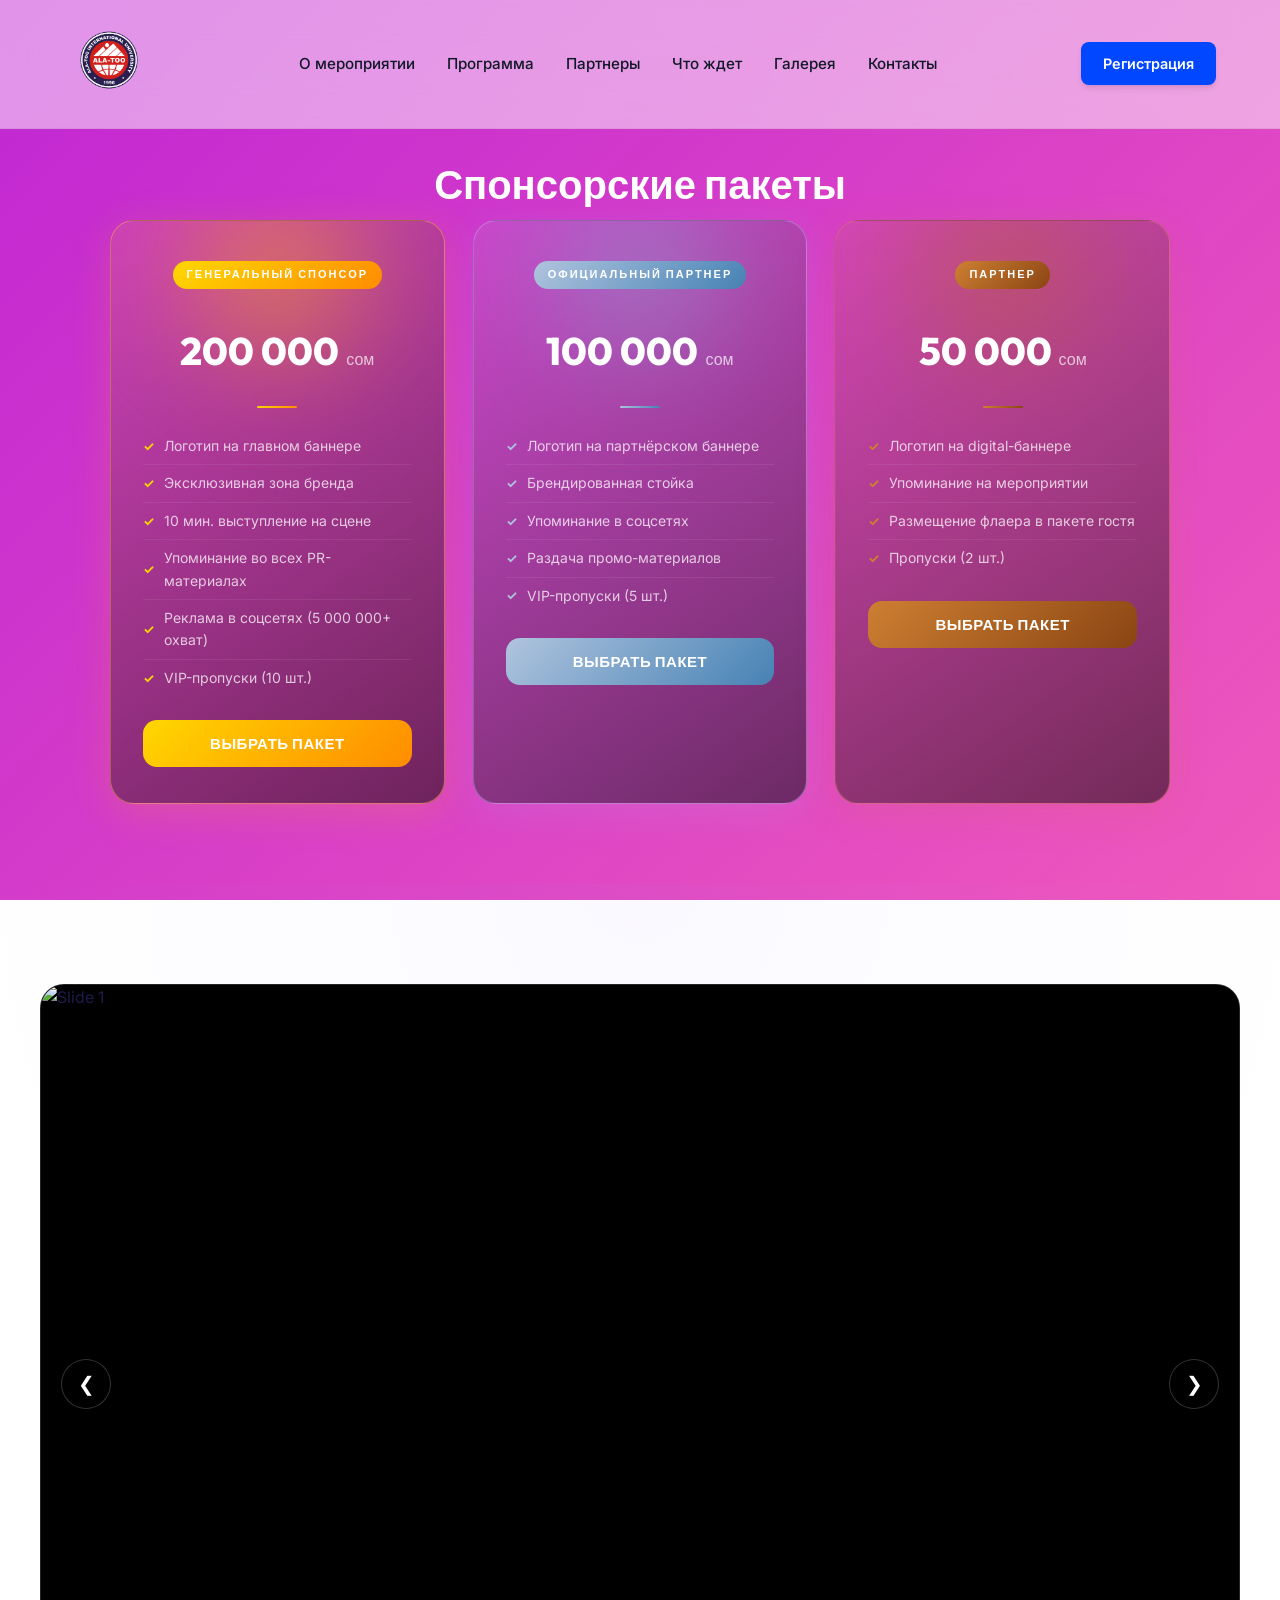
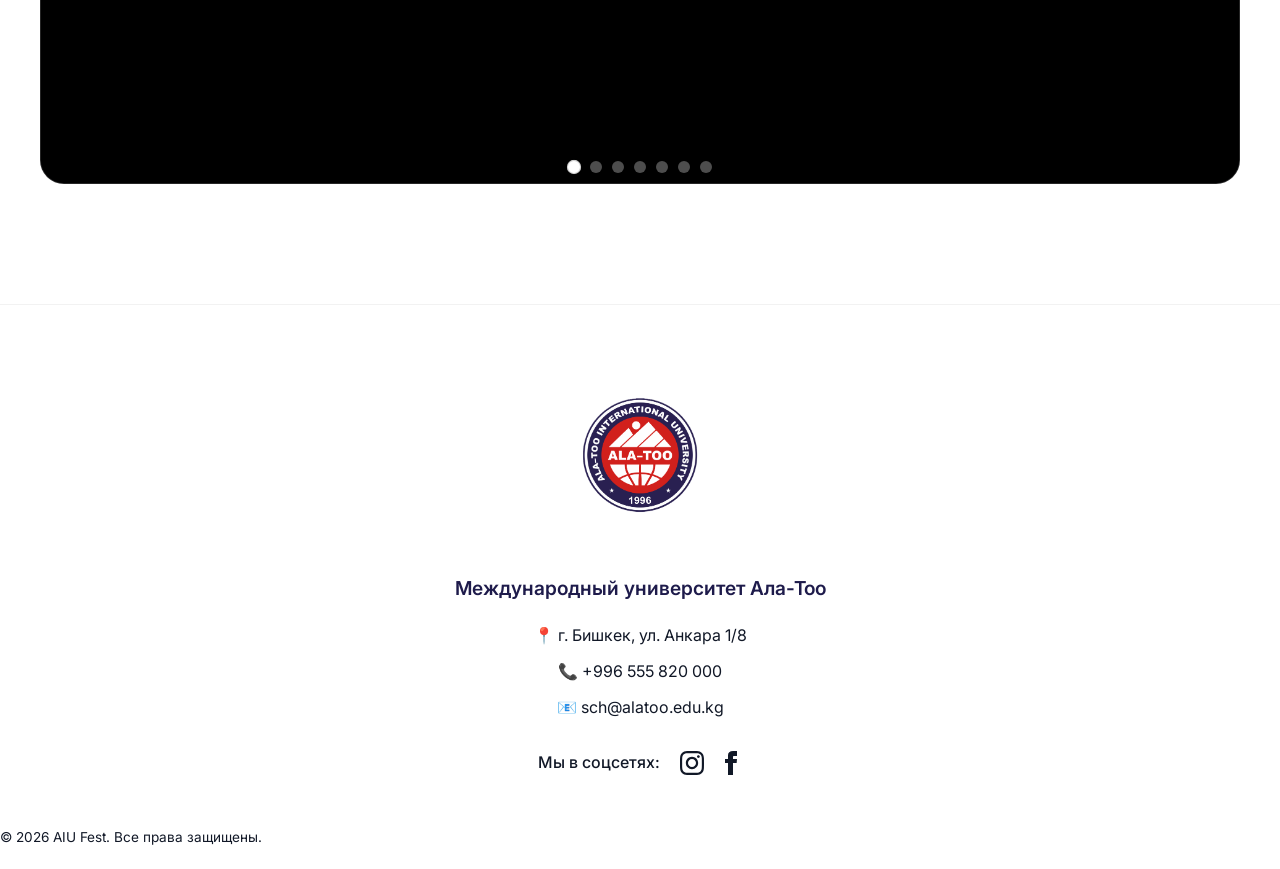
==== partner.html @ 88c2271a "Add files via upload" ====
<!DOCTYPE html>
<html lang="ru">

<head>
  <meta charset="UTF-8" />
  <meta name="viewport" content="width=device-width, initial-scale=1.0" />
  <title>Стать партнером — AIU Fest 2026</title>
  <meta name="description" content="Станьте партнёром AIU Fest 2026 — выберите спонсорский пакет и заполните заявку." />
  <link rel="preconnect" href="https://fonts.googleapis.com" />
  <link rel="preconnect" href="https://fonts.gstatic.com" crossorigin />
  <link
    href="https://fonts.googleapis.com/css2?family=Outfit:wght@300;400;600;700;800&family=Inter:wght@400;500;600&display=swap"
    rel="stylesheet" />
  <link rel="stylesheet" href="style.css?v=2.1" />
</head>

<body>
  <!-- Navbar -->
  <header class="navbar">
    <div class="container nav-container">
      <a href="index.html" class="logo">
        <img src="assets/logo.png" alt="AIU Fest Logo" width="90" height="90" />
      </a>
      <nav class="nav-links">
        <a href="index.html#hero">О мероприятии</a>
        <a href="index.html#program">Программа</a>
        <a href="index.html#partners">Партнеры</a>
        <a href="index.html#gallery">Что ждет</a>
        <a href="index.html#about">Галерея</a>
        <a href="index.html#contacts">Контакты</a>
      </nav>
      <div class="nav-actions">
        <a href="index.html#guests-partners" class="btn btn-primary btn-sm desktop-btn">Регистрация</a>
        <button class="nav-toggle" aria-label="Toggle Navigation">☰</button>
      </div>
    </div>
  </header>


  <!-- Sponsorship Packages -->
  <section class="packages-section">
    <div class="container text-center">
      <h2 class="section-title text-uppercase" style="color: white; margin-bottom: 12px;">Спонсорские пакеты</h2>
      <div class="section-divider"></div>

      <div class="packages-grid">

        <!-- Gold -->
        <div class="pkg-card gold" onclick="selectPackage('Генеральный спонсор')">
          <div class="pkg-orb"></div>
          <span class="pkg-badge">Генеральный спонсор</span>
          <div class="pkg-price">200 000 <span>сом</span></div>
          <div class="pkg-divider"></div>
          <ul class="pkg-perks">
            <li>Логотип на главном баннере</li>
            <li>Эксклюзивная зона бренда</li>
            <li>10 мин. выступление на сцене</li>
            <li>Упоминание во всех PR-материалах</li>
            <li>Реклама в соцсетях (5 000 000+ охват)</li>
            <li>VIP-пропуски (10 шт.)</li>
          </ul>
          <button class="pkg-select-btn">Выбрать пакет</button>
        </div>

        <!-- Silver -->
        <div class="pkg-card silver" onclick="selectPackage('Официальный партнер')">
          <div class="pkg-orb"></div>
          <span class="pkg-badge">Официальный партнер</span>
          <div class="pkg-price">100 000 <span>сом</span></div>
          <div class="pkg-divider"></div>
          <ul class="pkg-perks">
            <li>Логотип на партнёрском баннере</li>
            <li>Брендированная стойка</li>
            <li>Упоминание в соцсетях</li>
            <li>Раздача промо-материалов</li>
            <li>VIP-пропуски (5 шт.)</li>
          </ul>
          <button class="pkg-select-btn">Выбрать пакет</button>
        </div>

        <!-- Bronze -->
        <div class="pkg-card bronze" onclick="selectPackage('Партнер')">
          <div class="pkg-orb"></div>
          <span class="pkg-badge">Партнер</span>
          <div class="pkg-price">50 000 <span>сом</span></div>
          <div class="pkg-divider"></div>
          <ul class="pkg-perks">
            <li>Логотип на digital-баннере</li>
            <li>Упоминание на мероприятии</li>
            <li>Размещение флаера в пакете гостя</li>
            <li>Пропуски (2 шт.)</li>
          </ul>
          <button class="pkg-select-btn">Выбрать пакет</button>
        </div>

      </div>
    </div>
  </section>

  <!-- Presentation Image Slider -->
  <section class="pres-section" id="presentation">
    <div class="pres-frame-wrap" id="pres-slider">
      <div class="pres-frame-glow"></div>
      
      <!-- Internal Slider Container -->
      <div class="pres-slider-track">
        <img src="assets/presentation/1.jpeg" alt="Slide 1" class="pres-slide active">
        <img src="assets/presentation/2.jpeg" alt="Slide 2" class="pres-slide">
        <img src="assets/presentation/3.jpeg" alt="Slide 3" class="pres-slide">
        <img src="assets/presentation/4.jpeg" alt="Slide 4" class="pres-slide">
        <img src="assets/presentation/5.jpeg" alt="Slide 5" class="pres-slide">
        <img src="assets/presentation/6.jpeg" alt="Slide 6" class="pres-slide">
        <img src="assets/presentation/7.jpeg" alt="Slide 7" class="pres-slide">
      </div>

      <!-- Controls -->
      <button class="pres-btn pres-prev" onclick="prevPresSlide()">❮</button>
      <button class="pres-btn pres-next" onclick="nextPresSlide()">❯</button>

      <!-- Dots -->
      <div class="pres-dots">
        <span class="pres-dot active" onclick="goPresSlide(0)"></span>
        <span class="pres-dot" onclick="goPresSlide(1)"></span>
        <span class="pres-dot" onclick="goPresSlide(2)"></span>
        <span class="pres-dot" onclick="goPresSlide(3)"></span>
        <span class="pres-dot" onclick="goPresSlide(4)"></span>
        <span class="pres-dot" onclick="goPresSlide(5)"></span>
        <span class="pres-dot" onclick="goPresSlide(6)"></span>
      </div>
    </div>
  </section>

  <!-- Footer -->

  <footer class="footer" id="contacts">
    <div class="container footer-content-centered">
      <a href="index.html" class="logo footer-logo">
        <img src="assets/logo.png" alt="AIU Fest Logo" width="180" height="180" loading="lazy" decoding="async"
          style="width: 180px; height: 180px; object-fit: contain;" />
      </a>
      <p class="footer-uni-text">Международный университет Ала-Тоо</p>
      <div class="footer-contacts">
        <p>📍 г. Бишкек, ул. Анкара 1/8</p>
        <p>📞 <a href="tel:+996555820000">+996 555 820 000</a></p>
        <p>📧 <a href="mailto:sch@alatoo.edu.kg">sch@alatoo.edu.kg</a></p>
      </div>
      <div class="footer-social-icons">
        <span class="social-label">Мы в соцсетях:</span>
        <a href="https://instagram.com/alatoo.edu.kg" target="_blank" aria-label="Instagram">
          <svg width="24" height="24" fill="currentColor" viewBox="0 0 24 24">
            <path
              d="M12 2.163c3.204 0 3.584.012 4.85.07 1.366.062 2.633.344 3.608 1.318.975.975 1.256 2.242 1.318 3.608.058 1.266.07 1.646.07 4.85s-.012 3.584-.07 4.85c-.062 1.366-.344 2.633-1.318 3.608-.975.975-2.242 1.256-3.608 1.318-1.266.058-1.646.07-4.85.07s-3.584-.012-4.85-.07c-1.366-.062-2.633-.344-3.608-1.318-.975-.975-1.256-2.242-1.318-3.608-.058-1.266-.07-1.646-.07-4.85s.012-3.584.07-4.85c.062-1.366.344-2.633 1.318-3.608.975-.975 2.242-1.256 3.608-1.318 1.266-.058 1.646-.07 4.85-.07zm0-2.163c-3.259 0-3.667.014-4.947.072-4.358.2-6.78 2.618-6.98 6.98-.059 1.281-.073 1.689-.073 4.948s.014 3.667.072 4.947c.2 4.358 2.618 6.78 6.98 6.98 1.281.059 1.689.073 4.948.073s3.667-.014 4.947-.072c4.358-.2 6.78-2.618 6.98-6.98.059-1.281.073-1.689.073-4.948s-.014-3.667-.072-4.947c-.2-4.358-2.618-6.78-6.98-6.98-1.281-.059-1.689-.073-4.948-.073zm0 5.838c-3.403 0-6.162 2.759-6.162 6.162s2.759 6.162 6.162 6.162 6.162-2.759 6.162-6.162-2.759-6.162-6.162-6.162zm0 10.162c-2.209 0-4-1.79-4-4s1.791-4 4-4 4 1.79 4 4-1.791 4-4 4zm6.406-11.845c-.796 0-1.441.645-1.441 1.44s.645 1.44 1.441 1.44 1.44-.645 1.44-1.44-.645-1.44-1.44-1.44z" />
          </svg>
        </a>
        <a href="https://facebook.com/alatoo.edu.kg" target="_blank" aria-label="Facebook">
          <svg width="24" height="24" fill="currentColor" viewBox="0 0 24 24">
            <path
              d="M9 8h-3v4h3v12h5v-12h3.642l.358-4h-4v-1.667c0-.955.192-1.333 1.115-1.333h2.885v-5h-3.808c-3.596 0-5.192 1.583-5.192 4.615v3.385z" />
          </svg>
        </a>
      </div>
    </div>
    <div class="footer-bottom text-center">
      <p>© 2026 AIU Fest. Все права защищены.</p>
    </div>
  </footer>

  <script>
    /* Navbar toggle */
    const navToggle = document.querySelector('.nav-toggle');
    const navLinks = document.querySelector('.nav-links');
    navToggle.addEventListener('click', () => navLinks.classList.toggle('active'));
    navLinks.querySelectorAll('a').forEach(link =>
      link.addEventListener('click', () => navLinks.classList.remove('active'))
    );

    /* Select package — jump to form & pre-fill select */
    function selectPackage(name) {
      const map = {
        'Генеральный спонсор': 'general',
        'Официальный партнер': 'official',
        'Партнер': 'partner'
      };
      const select = document.getElementById('pkg-type');
      if(select) select.value = map[name] || '';
      const form = document.getElementById('contact-form');
      if(form) form.scrollIntoView({ behavior: 'smooth' });
    }

    /* Form submit */
    function handleSubmit(e) {
      e.preventDefault();
      const btn = document.querySelector('.submit-btn');
      if(btn) {
        btn.textContent = '✓ Заявка отправлена!';
        btn.style.background = 'linear-gradient(135deg, #059669, #0284c7)';
        btn.disabled = true;
      }
    }

    // Presentation Slider Logic
    let presCurrentSlide = 0;
    const presSlides = document.querySelectorAll('.pres-slide');
    const presDots = document.querySelectorAll('.pres-dot');
    const presTotalSlides = presSlides.length;
    let presAutoPlayInterval;

    function updatePresSlider() {
      // Hide all
      presSlides.forEach(s => s.classList.remove('active'));
      presDots.forEach(d => d.classList.remove('active'));

      // Show current
      if(presSlides[presCurrentSlide]) {
        presSlides[presCurrentSlide].classList.add('active');
        if(presDots[presCurrentSlide]) {
          presDots[presCurrentSlide].classList.add('active');
        }
      }
    }

    function nextPresSlide() {
      presCurrentSlide = (presCurrentSlide + 1) % presTotalSlides;
      updatePresSlider();
      resetPresInterval();
    }

    function prevPresSlide() {
      presCurrentSlide = (presCurrentSlide - 1 + presTotalSlides) % presTotalSlides;
      updatePresSlider();
      resetPresInterval();
    }

    function goPresSlide(index) {
      presCurrentSlide = index;
      updatePresSlider();
      resetPresInterval();
    }

    function startPresInterval() {
      presAutoPlayInterval = setInterval(nextPresSlide, 4000);
    }

    function resetPresInterval() {
      clearInterval(presAutoPlayInterval);
      startPresInterval();
    }

    // Init slider
    if (presTotalSlides > 0) {
      startPresInterval();
    }
  </script>
</body>

</html>
---- style.css ----
/* ==================== 
   CSS VARIABLES 
==================== */
:root {
    /* Colors - Reference Theme */
    --primary-color: #2b1154;
    /* Deep Purple Background */
    --primary-hover: #3f1978;
    --accent-color: #0047FF;
    /* Bright Blue / Action buttons */
    --accent-hover: #0036cc;
    --bg-dark: #2b1154;
    /* Deep Purple Base */
    --bg-card: rgba(255, 255, 255, 0.05);
    /* Transparent cards */
    --text-main: #1e1b4b;
    --text-muted: #111827;
    /* Light purple */
    --border-color: rgba(255, 255, 255, 0.1);

    /* Typography */
    --font-heading: 'Outfit', sans-serif;
    --font-body: 'Inter', sans-serif;

    /* Logo Fixes */
    --logo-size-nav: 90px;
    --logo-size-footer: 180px;

    /* Transitions & shadows */
    --transition: all 0.3s ease;
    --shadow-md: 0 4px 6px -1px rgba(0, 0, 0, 0.1), 0 2px 4px -1px rgba(0, 0, 0, 0.06);
    --shadow-lg: 0 10px 25px rgba(0, 0, 0, 0.3);
    --shadow-glow: 0 0 20px rgba(0, 71, 255, 0.5);
}

/* ==================== 
   RESET & BASICS 
==================== */
* {
    margin: 0;
    padding: 0;
    box-sizing: border-box;
}

html,
body {
    overflow-x: hidden;
    width: 100%;
    max-width: 100vw;
    position: relative;
    margin: 0;
    padding: 0;
}

html {
    scroll-behavior: smooth;
}

body {
    font-family: var(--font-body);
    background: linear-gradient(-45deg, #ffd700, #ffb347, #ff69b4, #c026d3);
    background-size: 400% 400%;
    animation: gradientBG 15s ease infinite;
    background-attachment: fixed;
    color: var(--text-main);
    line-height: 1.6;
    overflow-x: hidden;
}

@keyframes gradientBG {
    0% {
        background-position: 0% 50%;
    }

    50% {
        background-position: 100% 50%;
    }

    100% {
        background-position: 0% 50%;
    }
}

h1,
h2,
h3,
h4,
.logo-text {
    font-family: var(--font-heading);
    font-weight: 700;
    line-height: 1.2;
}

a {
    text-decoration: none;
    color: inherit;
    transition: var(--transition);
}

.container {
    max-width: 1200px;
    margin: 0 auto;
    padding: 0 24px;
    width: 100%;
    /* Ensure it doesn't expand */
}

.container-large {
    max-width: 1600px;
    margin: 0 auto;
    padding: 0 40px;
    width: 100%;
    /* Ensure it doesn't expand */
}

.text-accent {
    color: var(--text-main);
    font-weight: 800;
}

/* ==================== 
   BUTTONS 
==================== */
.btn {
    display: inline-flex;
    align-items: center;
    justify-content: center;
    padding: 14px 28px;
    border-radius: 50px;
    font-weight: 600;
    font-size: 1rem;
    cursor: pointer;
    transition: var(--transition);
    border: 2px solid transparent;
}

.btn-sm {
    padding: 8px 20px;
    font-size: 0.9rem;
}

.btn-primary {
    background: var(--accent-color);
    color: white;
    border-radius: 8px;
    /* Sharper corners like reference */
    box-shadow: var(--shadow-md);
}

.btn-primary:hover {
    transform: translateY(-2px);
    background: var(--accent-hover);
    box-shadow: var(--shadow-glow);
}

.btn-outline {
    background: transparent;
    border-color: rgba(255, 255, 255, 0.3);
    color: white;
    backdrop-filter: blur(10px);
}

.btn-outline:hover {
    background: rgba(255, 255, 255, 0.1);
    border-color: white;
    transform: translateY(-2px);
}

/* ==================== 
   NAVBAR 
==================== */
.navbar {
    position: fixed;
    top: 0;
    left: 0;
    width: 100%;
    z-index: 1000;
    padding: 15px 0;
    transition: var(--transition);
    background: rgba(255, 255, 255, 0.5);
    /* Light glassy background */
    backdrop-filter: blur(20px);
    -webkit-backdrop-filter: blur(20px);
    border-bottom: 1px solid rgba(0, 0, 0, 0.05);
}

.navbar.scrolled {
    background: rgba(255, 255, 255, 0.9);
    padding: 10px 0;
    box-shadow: 0 4px 20px rgba(0, 0, 0, 0.05);
    /* Soft shadow */
}

.nav-container {
    display: flex;
    justify-content: space-between;
    align-items: center;
}

.logo img {
    width: var(--logo-size-nav);
    height: var(--logo-size-nav);
    object-fit: contain;
    border-radius: 50%;
    /* Ensuring circular look if image is square */
}

.logo-text {
    font-size: 1.8rem;
    font-weight: 800;
    letter-spacing: 1px;
}

.nav-links {
    display: flex;
    gap: 32px;
}

.nav-toggle {
    display: none;
}

.nav-actions {
    display: flex;
    align-items: center;
    gap: 15px;
}

.nav-links a {
    font-size: 0.95rem;
    font-weight: 500;
    color: #111827;
    /* Dark text for light mode header */
}

.nav-links a:hover {
    color: var(--primary-color);
}

/* ==================== 
   HERO SECTION 
==================== */
.hero {
    position: relative;
    padding-top: 150px;
    padding-bottom: 80px;
    background-image: url('assets/hero_bg_colored.jpeg');
    background-size: cover;
    background-position: center;
    background-repeat: no-repeat;
    display: flex;
    justify-content: center;
    align-items: center;
}

.hero-banner-card {
    background: #ffffff;
    border-radius: 30px;
    padding: 80px 60px;
    box-shadow: 0 20px 50px rgba(0, 0, 0, 0.15);
    width: 100%;
    margin: 0 auto;
    position: relative;
    z-index: 2;
    animation: fadeIn 1s ease forwards;
}

.hero-banner-top {
    display: flex;
    justify-content: space-between;
    align-items: flex-end;
    margin-bottom: 40px;
    gap: 60px;
}

.hero-title-col {
    display: flex;
    flex-direction: column;
    justify-content: flex-end;
}

.hero-title-col .banner-subtitle {
    margin-top: 0;
    text-align: left;
}

.hero-hash-col {
    display: flex;
    flex-direction: column;
    justify-content: flex-end;
    align-items: center;
}

.banner-logo-main {
    height: 400px;
    width: 400px;
    object-fit: contain;
}

.banner-text-center {
    text-align: left;
    margin-bottom: 90px;
}

.banner-text-center h2 {
    color: #1e1b4b;
    /* Dark text */
    font-weight: 600;
    font-size: 4.5rem;
    line-height: 1.1;
    text-transform: uppercase;
    margin: 0;
}

.banner-subtitle {
    color: #df2029;
    /* AIU Red */
    font-size: 2rem;
    font-weight: 800;
    margin-top: 10px;
    letter-spacing: 2px;
}

.hero-banner-middle {
    display: flex;
    justify-content: space-around;
    align-items: center;
    margin-bottom: 70px;
    padding: 0 20px;
}

.banner-text-hashtag {
    display: flex;
    align-items: flex-start;
    color: #df2029;
    /* Red */
    font-weight: 900;
    line-height: 0.9;
    margin-bottom: 90px;
}

.banner-text-hashtag .hash {
    font-size: 4.5rem;
    margin-right: 5px;
    position: relative;
    top: 75px;
    /* Shifts hash down without changing container height */
}

.banner-text-hashtag .text {
    font-size: 7.5rem;
    letter-spacing: -2px;
}

.banner-date {
    color: #1e1b4b;
    /* Dark text */
    font-weight: 600;
    font-size: 3rem;
    line-height: 1.1;
    text-align: center;
    white-space: nowrap;
}

.hero-banner-bottom {
    display: flex;
    justify-content: center;
    /*space-between*/
    align-items: center;
    gap: 30px;
    padding-top: 60px;
    border-top: 2px solid #f0f0f0;
    flex-wrap: wrap;
}

.sponsors-label {
    flex-basis: 100%;
    text-align: center;
    font-size: 2rem;
    /* Increased size */
    font-weight: 600;
    color: #1e1b4b;
    -webkit-text-stroke: 2px #1e1b4b;
    /* Artificial extra thickness */
    letter-spacing: 4px;
    margin-bottom: 30px;
}

.hero-banner-bottom img {
    height: 80px;
    object-fit: contain;
}

@keyframes fadeInUp {
    from {
        opacity: 0;
        transform: translateY(30px);
    }

    to {
        opacity: 1;
        transform: translateY(0);
    }
}

/* Separate opacity-only fade for hero card (so JS can control transform freely) */
@keyframes fadeIn {
    from {
        opacity: 0;
    }

    to {
        opacity: 1;
    }
}

/* ==================== 
   SUPPORT & ORGANIZERS 
==================== */
.support-section {
    padding: 60px 0;
}

.support-title {
    font-size: 1.2rem;
    font-weight: 700;
    margin-bottom: 30px;
}

.support-logos {
    display: flex;
    justify-content: center;
    gap: 40px;
    align-items: center;
    flex-wrap: wrap;
}

.support-logo {
    height: 40px;
    object-fit: contain;
    filter: brightness(0) invert(1);
    opacity: 0.8;
}

.organizers-section {
    padding: 20px 0 60px;
}

.organizer-logos {
    display: flex;
    justify-content: center;
    gap: 60px;
    margin-top: 20px;
}

.org-item {
    text-align: center;
}

.org-circle {
    width: 80px;
    height: 80px;
    border-radius: 50%;
    background: transparent;
    margin: 0 auto 10px;
    display: flex;
    align-items: center;
    justify-content: center;
}

.org-circle img {
    height: 120px;
}

.org-item p {
    font-size: 0.8rem;
    color: var(--text-muted);
    line-height: 1.2;
}

/* ==================== 
   SECTIONS & LAYOUT 
==================== */
.section {
    padding: 100px 0;
    position: relative;
    z-index: 2;
}

.section:nth-of-type(odd) {
    background-image: url('assets/hero_bg_colored.jpeg');
    background-size: cover;
    background-position: center;
    background-repeat: no-repeat;
}


.bg-card {
    /* Frosted glass effect / "за пеленой" */
    background: rgba(255, 255, 255, 0.05);
    backdrop-filter: blur(40px);
    -webkit-backdrop-filter: blur(40px);
    border-top: 1px solid rgba(255, 255, 255, 0.2);
    border-bottom: 1px solid rgba(255, 255, 255, 0.2);
}

.section-header {
    text-align: center;
    margin-bottom: 60px;
}

.section-title {
    font-size: 2.5rem;
    margin-bottom: 16px;
    text-align: center;
}

.section-subtitle {
    font-size: 1.1rem;
    color: var(--text-muted);
    max-width: 700px;
    margin: 0 auto;
}

/* ==================== 
   ABOUT & STATS
==================== */
.about-grid {
    display: grid;
    grid-template-columns: 4fr 6fr;
    gap: 50px;
    align-items: center;
}

.img-responsive {
    max-width: 100%;
    height: auto;
}

.about-gallery {
    width: 100%;
    height: 350px;
    position: relative;
    min-width: 0;
    overflow: hidden;
}

/* Photo Slider Styles */
.photo-slider {
    position: relative;
    width: 100%;
    height: 100%;
    display: flex;
    align-items: center;
}

.slider-track-wrapper {
    overflow: hidden;
    width: 100%;
    height: 100%;
    border-radius: 16px;
}

.slider-track {
    display: flex;
    height: 100%;
    transition: transform 0.4s ease-in-out;
}

.slider-slide {
    display: flex;
    gap: 15px;
    min-width: 100%;
    height: 350px;
    flex-shrink: 0;
    padding: 0 5px;
    box-sizing: border-box;
}

.slider-slide img {
    width: 250px;
    min-width: 250px;
    height: 350px;
    object-fit: cover;
    border-radius: 10px;
    flex-shrink: 0;
}

.slider-btn {
    position: absolute;
    top: 50%;
    transform: translateY(-50%);
    background: rgba(255, 255, 255, 0.8);
    backdrop-filter: blur(5px);
    border: none;
    width: 40px;
    height: 40px;
    border-radius: 50%;
    font-size: 1.2rem;
    color: var(--primary-color);
    cursor: pointer;
    z-index: 10;
    box-shadow: var(--shadow-md);
    transition: var(--transition);
    display: flex;
    align-items: center;
    justify-content: center;
}

.slider-btn:hover {
    background: white;
    transform: translateY(-50%) scale(1.1);
}

.slider-btn:disabled {
    opacity: 0.5;
    cursor: not-allowed;
    transform: translateY(-50%);
}

.slider-btn-prev {
    left: 10px;
}

.slider-btn-next {
    right: 10px;
}

/* Dots */
.slider-dots {
    position: absolute;
    bottom: -30px;
    /* Put dots just below the gallery */
    left: 50%;
    transform: translateX(-50%);
    display: flex;
    gap: 8px;
    z-index: 10;
}

.slider-dot {
    width: 10px;
    height: 10px;
    border-radius: 50%;
    background: rgba(255, 255, 255, 0.4);
    cursor: pointer;
    transition: var(--transition);
    border: none;
    padding: 0;
}

.slider-dot.active {
    background: var(--accent-color);
    transform: scale(1.2);
}

.rounded {
    border-radius: 20px;
    box-shadow: var(--shadow-md);
}

.simple-list {
    list-style: none;
    padding: 0;
}

.simple-list li {
    margin-bottom: 5px;
    font-size: 0.95rem;
}

.stats-bar {
    display: flex;
    justify-content: center;
    gap: 40px;
    text-align: center;
    margin-top: 60px;
    flex-wrap: wrap;
    /* Important for preventing overflow on mobile */
}

.stat-item {
    padding: 10px;
    flex: 1 1 120px;
    /* Allows items to shrink/grow and flow to the next line */
}

.stat-num {
    font-size: 2rem;
    font-weight: 800;
    margin-bottom: 5px;
    color: var(--text-main);
    white-space: nowrap;
}

.stat-label {
    font-size: 0.75rem;
    color: var(--text-muted);
    text-transform: uppercase;
    font-weight: 600;
    white-space: nowrap;
}

/* ==================== 
   GUESTS & PARTNERS 
==================== */
.general-sponsor img {
    max-width: 200px;
    filter: brightness(0) invert(1);
    opacity: 0.9;
}

.glow-cards-grid {
    display: grid;
    grid-template-columns: 1fr 1fr;
    gap: 40px;
}

.glow-card {
    position: relative;
    background: rgba(255, 255, 255, 0.8);
    backdrop-filter: blur(20px);
    -webkit-backdrop-filter: blur(20px);
    border: 1px solid rgba(255, 255, 255, 0.4);
    border-radius: 20px;
    padding: 60px 40px;
    overflow: hidden;
    transition: var(--transition);
}

.card-title {
    font-size: 1.5rem;
    margin-bottom: 20px;
    position: relative;
    z-index: 2;
}

.glow-card p {
    color: var(--text-muted);
    font-size: 0.95rem;
    position: relative;
    z-index: 2;
}

.glow-card .btn {
    position: relative;
    z-index: 2;
}

.glow-orb {
    position: absolute;
    top: -50px;
    right: -20px;
    width: 150px;
    height: 150px;
    border-radius: 50%;
    filter: blur(20px);
    opacity: 0.6;
    z-index: 1;
}

.glow-card:hover {
    border-color: rgba(255, 255, 255, 0.8);
    transform: translateY(-5px);
}

.glow-card:hover .glow-orb {
    opacity: 0.8;
}

/* Partners Logos Grid */
.partners-logo-grid {
    display: grid;
    grid-template-columns: repeat(4, 1fr);
    gap: 30px;
    margin-top: 40px;
}

.partner-logo-box {
    background: rgb(255, 255, 255);
    border: 1px solid rgb(255, 255, 255);
    border-radius: 15px;
    padding: 20px 30px;
    display: flex;
    justify-content: center;
    align-items: center;
    transition: var(--transition);
    min-width: 220px;
    height: auto;
    min-height: 160px;
}

.partner-logo-box img {
    max-height: 140px;
    max-width: 100%;
    object-fit: contain;
    transition: var(--transition);
}

.partner-logo-box:hover {
    transform: translateY(-5px);
    background: rgb(255, 255, 255);
}

.partner-logo-box:hover img {
    opacity: 1;
}

/* ==================== 
   PROGRAM & MAP
==================== */
.program-map-grid {
    display: grid;
    grid-template-columns: 1fr 1fr;
    gap: 60px;
}

.program-card {
    height: 120px;
    border-radius: 15px;
    margin-bottom: 20px;
    display: flex;
    align-items: center;
    justify-content: center;
    text-align: center;
    padding: 20px 30px;
    background-size: cover;
    background-position: center;
    transition: var(--transition);
    cursor: pointer;
    border: 1px solid rgba(255, 255, 255, 0.1);
}

.program-card-inner {
    display: flex;
    flex-direction: column;
    align-items: center;
    gap: 8px;
}

.program-card h4 {
    font-size: 1.2rem;
    color: white;
    font-weight: 700;
    margin: 0;
}

.program-time {
    font-size: 0.9rem;
    font-weight: 600;
    color: white;
    background: rgba(255, 255, 255, 0.2);
    backdrop-filter: blur(6px);
    -webkit-backdrop-filter: blur(6px);
    padding: 3px 14px;
    border-radius: 20px;
    border: 1px solid rgba(255, 255, 255, 0.3);
    letter-spacing: 0.5px;
    white-space: nowrap;
}

.program-card:hover {
    transform: scale(1.02);
    box-shadow: var(--shadow-glow);
}

.map-blank-card {
    background: rgba(255, 255, 255, 0.05);
    backdrop-filter: blur(20px);
    -webkit-backdrop-filter: blur(20px);
    height: 100%;
    min-height: 400px;
    border-radius: 20px;
    display: flex;
    align-items: center;
    justify-content: center;
    color: rgba(255, 255, 255, 0.5);
    border: 1px solid rgba(255, 255, 255, 0.2);
}

/* ==================== 
   EXPANDING GALLERY
==================== */
.expanding-cards-container {
    display: flex;
    width: 100%;
    height: 500px;
    gap: 15px;
    margin-top: 40px;
}

.expand-card {
    position: relative;
    flex: 1;
    border-radius: 20px;
    background-size: cover;
    background-position: center;
    background-repeat: no-repeat;
    overflow: hidden;
    transition: flex 0.6s cubic-bezier(0.25, 0.8, 0.25, 1);
    cursor: pointer;
    display: flex;
    align-items: flex-end;
}

.expand-card::after {
    content: '';
    position: absolute;
    top: 0;
    left: 0;
    right: 0;
    bottom: 0;
    background: linear-gradient(to top, rgba(0, 0, 0, 0.85) 0%, rgba(0, 0, 0, 0.1) 100%);
    z-index: 1;
    pointer-events: none;
    border-radius: 20px;
}

.expand-card:nth-child(1) {
    background-image: url('assets/test11.jpeg');
}

.expand-card:nth-child(2) {
    background-image: url('assets/test3.jpeg');
}

.expand-card:nth-child(3) {
    background-image: url('assets/test7.jpeg');
}

.expand-card:nth-child(4) {
    background-image: url('assets/test9.jpeg');
}

.expand-card:nth-child(5) {
    background-image: url('assets/test10.jpeg');
}

.vertical-title {
    position: absolute;
    left: 50%;
    bottom: 30px;
    transform: translateX(-50%);
    writing-mode: vertical-rl;
    transform: rotate(180deg);
    color: white;
    font-size: 1.2rem;
    font-weight: 800;
    text-transform: uppercase;
    letter-spacing: 2px;
    z-index: 3;
    transition: opacity 0.3s ease;
}

.expand-card .card-content {
    position: relative;
    z-index: 2;
    padding: 30px;
    color: white;
    opacity: 0;
    visibility: hidden;
    transition: opacity 0.4s ease 0.2s, visibility 0s 0s;
    min-width: 300px;
}

.expand-card:hover,
.expand-card.active {
    flex: 5;
}

.expand-card:hover .vertical-title,
.expand-card.active .vertical-title {
    opacity: 0;
}

.expand-card:hover .card-content,
.expand-card.active .card-content {
    opacity: 1;
    visibility: visible;
}

.expand-card .card-content h3 {
    font-size: 2.2rem;
    font-weight: 900;
    margin-bottom: 10px;
    line-height: 1.1;
    text-transform: uppercase;
}

.expand-card .card-content p {
    font-size: 1.1rem;
    line-height: 1.4;
    font-weight: 500;
    color: rgba(255, 255, 255, 0.9);
}

@media (max-width: 900px) {
    .expanding-cards-container {
        flex-direction: column;
        height: 800px;
    }

    .expand-card {
        flex: 1;
    }

    .vertical-title {
        writing-mode: horizontal-tb;
        transform: none;
        left: 20px;
        bottom: 20px;
    }
}

.map-blank-card h2 {
    font-size: 3rem;
    font-weight: 800;
}



/* Forms */
.form-container {
    display: grid;
    grid-template-columns: 1fr 1fr;
    gap: 60px;
    background: rgba(255, 255, 255, 0.05);
    backdrop-filter: blur(40px);
    -webkit-backdrop-filter: blur(40px);
    padding: 60px;
    border-radius: 30px;
    box-shadow: 0 10px 30px rgba(0, 0, 0, 0.2);
    border: 1px solid rgba(255, 255, 255, 0.2);
}

.form-info h2 {
    font-size: 2.2rem;
    margin-bottom: 20px;
}

.form-info p {
    color: var(--text-muted);
}

.contact-mini p {
    margin-bottom: 10px;
    font-weight: 500;
}

.form-group {
    margin-bottom: 20px;
}

.form-group label {
    display: block;
    margin-bottom: 8px;
    font-weight: 500;
    font-size: 0.95rem;
}

.form-group input,
.form-group select {
    width: 100%;
    padding: 14px 20px;
    border-radius: 12px;
    background: rgba(255, 255, 255, 0.1);
    backdrop-filter: blur(10px);
    border: 1px solid rgba(255, 255, 255, 0.3);
    color: white;
    font-family: inherit;
    transition: var(--transition);
}

.form-group input:focus,
.form-group select:focus {
    outline: none;
    border-color: var(--primary-color);
    background: rgba(255, 255, 255, 0.2);
}

.btn-block {
    width: 100%;
    margin-top: 10px;
}

.form-msg {
    margin-top: 15px;
    font-size: 0.9rem;
    text-align: center;
}

/* Footer */
.footer {
    background: rgba(255, 255, 255, 0.8);
    backdrop-filter: blur(20px);
    -webkit-backdrop-filter: blur(20px);
    padding: 60px 0 20px;
    border-top: 1px solid rgba(0, 0, 0, 0.05);
}

.footer-content-centered {
    display: flex;
    flex-direction: column;
    align-items: center;
    justify-content: center;
    margin-bottom: 30px;
    gap: 20px;
    text-align: center;
}

.footer-uni-text {
    font-size: 1.2rem;
    font-weight: 600;
    color: var(--text-main);
    margin: 0;
}

.footer-contacts {
    display: flex;
    flex-direction: column;
    gap: 10px;
    color: var(--text-muted);
}

.footer-contacts p {
    margin: 0;
}

.footer-contacts a {
    color: var(--text-muted);
    transition: var(--transition);
}

.footer-contacts a:hover {
    color: var(--accent-color);
}

.footer-social-icons {
    display: flex;
    align-items: center;
    gap: 15px;
    margin-top: 10px;
}

.social-label {
    font-weight: 500;
    color: var(--text-muted);
    margin-right: 5px;
}

.footer-social-icons a {
    color: var(--text-muted);
    transition: var(--transition);
    display: flex;
    align-items: center;
    justify-content: center;
}

.footer-social-icons a:hover {
    color: var(--accent-color);
    transform: translateY(-2px);
}

.footer-bottom {
    padding-top: 20px;
    border-top: 1px solid rgba(255, 255, 255, 0.05);
    color: var(--text-muted);
    font-size: 0.85rem;
}

/* ==================== 
   RESPONSIVE 
==================== */
@media (max-width: 992px) {

    .glow-cards-grid,
    .program-map-grid,
    .form-container {
        grid-template-columns: 1fr;
    }

    .partners-grid {
        grid-template-columns: repeat(2, 1fr);
    }

    .about-grid {
        grid-template-columns: 1fr;
    }
}

/* Hero scaling on tablets & mobile — JS sets the actual scale value */
@media (max-width: 992px) {
    .container-large {
        width: 100% !important;
        max-width: 100vw !important;
        overflow: hidden !important;
        padding: 0 20px;
        position: relative;
    }

    .hero {
        width: 100% !important;
        max-width: 100vw !important;
        overflow: hidden !important;
        padding-top: 120px;
        padding-bottom: 40px;
    }

    .hero-banner-card {
        width: 1520px;
        /* Keep this for JS scaling */
        flex-shrink: 0;
        transform-origin: top left;
    }
}

@media (max-width: 768px) {

    .support-logos {
        gap: 15px;
    }

    .support-logo {
        height: 35px;
    }

    .organizer-logos {
        gap: 15px;
        flex-wrap: wrap;
    }

    .org-item {
        flex: 1 1 40%;
    }

    .org-circle {
        width: 60px;
        height: 60px;
    }

    .org-circle img {
        height: 40px;
    }

    .partners-logo-grid {
        grid-template-columns: repeat(2, 1fr);
        gap: 20px;
    }

    .partner-logo-box {
        min-width: 120px;
        height: 80px;
        padding: 10px;
    }



    .section {
        padding: 50px 0;
    }

    .section-title {
        font-size: 2rem;
    }

    .desktop-btn {
        display: none;
    }

    .nav-toggle {
        display: block;
        background: none;
        border: none;
        font-size: 2rem;
        color: #111827;
        cursor: pointer;
    }

    .nav-links {
        position: absolute;
        top: 100%;
        left: 0;
        width: 100%;
        background: rgba(255, 255, 255, 0.95);
        backdrop-filter: blur(20px);
        -webkit-backdrop-filter: blur(20px);
        flex-direction: column;
        align-items: center;
        padding: 30px 0;
        gap: 20px;
        box-shadow: 0 10px 30px rgba(0, 0, 0, 0.1);
        display: none;
        border-top: 1px solid rgba(0, 0, 0, 0.05);
    }

    .nav-links.active {
        display: flex;
    }

    .mobile-only-btn {
        display: inline-block !important;
        margin-top: 10px;
    }

    .form-container {
        padding: 30px;
    }

    .stat-num {
        font-size: 1.5rem;
    }

    .gallery-slide {
        width: calc(100vw - 40px);
        max-width: 100%;
        justify-content: center;
        flex-shrink: 0;
    }

    .gallery-scroll-container img {
        width: 100%;
        max-width: 300px;
        height: auto;
        min-width: unset;
    }
}

@media (max-width: 480px) {
    .hero {
        padding-top: 130px;
        padding-bottom: 20px;
    }

    .glow-card {
        padding: 40px 20px;
    }

    .form-container {
        padding: 20px 15px;
        border-radius: 15px;
    }

    .stats-bar {
        display: grid;
        grid-template-columns: 1fr 1fr;
        gap: 20px;
    }

    .organizer-logos {
        flex-direction: column;
    }
}

/* ====================
   PARTNER PAGE
==================== */
.partner-hero {
    padding: 120px 0 60px;
    text-align: center;
}

.partner-hero h1 {
    font-family: 'Outfit', sans-serif;
    font-size: clamp(2rem, 5vw, 3.5rem);
    font-weight: 800;
    text-transform: uppercase;
    color: #fff;
    letter-spacing: 2px;
    margin-bottom: 16px;
}

.partner-hero .accent {
    background: linear-gradient(90deg, #a78bfa, #60a5fa);
    -webkit-background-clip: text;
    background-clip: text;
    -webkit-text-fill-color: transparent;
}

.partner-hero p {
    color: rgba(255, 255, 255, 0.6);
    font-size: 17px;
    max-width: 560px;
    margin: 0 auto;
    line-height: 1.7;
}

/* Packages */
.packages-section {
    padding: 160px 0 80px;
}

.packages-grid {
    display: grid;
    grid-template-columns: repeat(3, 1fr);
    gap: 28px;
    max-width: 1100px;
    margin: 0 auto;
    padding: 0 20px;
}

.pkg-card {
    position: relative;
    border-radius: 24px;
    padding: 40px 32px 36px;
    display: flex;
    flex-direction: column;
    align-items: center;
    text-align: center;
    overflow: hidden;
    transition: transform 0.3s ease, box-shadow 0.3s ease;
    cursor: pointer;
}

.pkg-card:hover {
    transform: translateY(-8px);
}

.pkg-card .pkg-orb {
    position: absolute;
    top: -40px;
    left: 50%;
    transform: translateX(-50%);
    width: 180px;
    height: 180px;
    border-radius: 50%;
    filter: blur(60px);
    opacity: 0.45;
    pointer-events: none;
    transition: opacity 0.3s;
}

.pkg-card:hover .pkg-orb {
    opacity: 0.7;
}

.pkg-card.gold {
    background: linear-gradient(145deg, rgba(255, 200, 50, 0.12), rgba(20, 10, 5, 0.55));
    border: 1.5px solid rgba(255, 200, 50, 0.4);
    box-shadow: 0 8px 40px rgba(255, 180, 0, 0.18);
}

.pkg-card.gold .pkg-orb {
    background: radial-gradient(circle, #ffd700, #ff8c00);
}

.pkg-card.gold .pkg-badge {
    background: linear-gradient(135deg, #ffd700, #ff8c00);
}

.pkg-card.silver {
    background: linear-gradient(145deg, rgba(180, 200, 220, 0.12), rgba(10, 15, 25, 0.55));
    border: 1.5px solid rgba(180, 210, 240, 0.35);
    box-shadow: 0 8px 40px rgba(150, 200, 255, 0.14);
}

.pkg-card.silver .pkg-orb {
    background: radial-gradient(circle, #b0c4de, #4682b4);
}

.pkg-card.silver .pkg-badge {
    background: linear-gradient(135deg, #b0c4de, #4682b4);
}

.pkg-card.bronze {
    background: linear-gradient(145deg, rgba(200, 130, 70, 0.12), rgba(15, 8, 5, 0.55));
    border: 1.5px solid rgba(205, 140, 80, 0.38);
    box-shadow: 0 8px 40px rgba(200, 120, 50, 0.16);
}

.pkg-card.bronze .pkg-orb {
    background: radial-gradient(circle, #cd7f32, #8b4513);
}

.pkg-card.bronze .pkg-badge {
    background: linear-gradient(135deg, #cd7f32, #8b4513);
}

.pkg-badge {
    display: inline-block;
    font-family: 'Outfit', sans-serif;
    font-size: 11px;
    font-weight: 700;
    letter-spacing: 2px;
    text-transform: uppercase;
    color: #fff;
    padding: 5px 14px;
    border-radius: 30px;
    margin-bottom: 20px;
    position: relative;
    z-index: 1;
}

.pkg-icon {
    font-size: 3rem;
    margin-bottom: 14px;
    position: relative;
    z-index: 1;
}

.pkg-card h3 {
    font-family: 'Outfit', sans-serif;
    font-size: 1.3rem;
    font-weight: 700;
    color: #fff;
    text-transform: uppercase;
    letter-spacing: 1px;
    margin-bottom: 8px;
    position: relative;
    z-index: 1;
}

.pkg-price {
    font-family: 'Outfit', sans-serif;
    font-size: 2.4rem;
    font-weight: 800;
    color: #fff;
    margin: 12px 0 4px;
    position: relative;
    z-index: 1;
}

.pkg-price span {
    font-size: 1rem;
    font-weight: 400;
    opacity: 0.7;
}

.pkg-divider {
    width: 40px;
    height: 2px;
    border-radius: 2px;
    margin: 20px auto;
    position: relative;
    z-index: 1;
}

.gold .pkg-divider {
    background: linear-gradient(90deg, #ffd700, #ff8c00);
}

.silver .pkg-divider {
    background: linear-gradient(90deg, #b0c4de, #4682b4);
}

.bronze .pkg-divider {
    background: linear-gradient(90deg, #cd7f32, #8b4513);
}

.pkg-perks {
    list-style: none;
    padding: 0;
    margin: 0 0 24px;
    text-align: left;
    width: 100%;
    position: relative;
    z-index: 1;
}

.pkg-perks li {
    font-size: 14px;
    color: rgba(255, 255, 255, 0.75);
    padding: 7px 0;
    border-bottom: 1px solid rgba(255, 255, 255, 0.07);
    display: flex;
    align-items: center;
    gap: 10px;
}

.pkg-perks li:last-child {
    border-bottom: none;
}

.pkg-perks li::before {
    content: '✓';
    font-weight: 700;
    font-size: 13px;
    flex-shrink: 0;
}

.gold .pkg-perks li::before {
    color: #ffd700;
}

.silver .pkg-perks li::before {
    color: #b0c4de;
}

.bronze .pkg-perks li::before {
    color: #cd7f32;
}

.pkg-select-btn {
    display: block;
    width: 100%;
    padding: 14px 20px;
    border: none;
    border-radius: 14px;
    font-family: 'Outfit', sans-serif;
    font-size: 15px;
    font-weight: 700;
    letter-spacing: 0.5px;
    cursor: pointer;
    transition: opacity 0.2s, transform 0.15s;
    color: #fff;
    text-transform: uppercase;
    position: relative;
    z-index: 1;
}

.gold .pkg-select-btn {
    background: linear-gradient(135deg, #ffd700, #ff8c00);
}

.silver .pkg-select-btn {
    background: linear-gradient(135deg, #b0c4de, #4682b4);
}

.bronze .pkg-select-btn {
    background: linear-gradient(135deg, #cd7f32, #8b4513);
}

.pkg-select-btn:hover {
    opacity: 0.88;
    transform: translateY(-2px);
}

/* Presentation Slider */
.pres-section {
    padding: 100px 20px 120px;
    background: radial-gradient(circle at center top, rgba(167, 139, 250, 0.05) 0%, transparent 60%);
    position: relative;
    overflow: hidden;
}

.pres-frame-wrap {
    position: relative;
    width: 100%;
    max-width: 1200px;
    height: 800px;
    margin: 0 auto;
    border-radius: 24px;
    aspect-ratio: 16/9;
    border: 1px solid rgba(255, 255, 255, 0.15);
    background: #000;
    overflow: hidden;
}

.pres-frame-glow {
    position: absolute;
    top: 50%;
    left: 50%;
    transform: translate(-50%, -50%);
    width: 100%;
    height: 100%;
    background: radial-gradient(circle, rgba(96, 165, 250, 0.15), rgba(167, 139, 250, 0.15));
    filter: blur(80px);
    z-index: 0;
}

.pres-slider-track {
    position: relative;
    width: 100%;
    height: 100%;
    z-index: 2;
    background: #000;
}

.pres-slide {
    position: absolute;
    top: 0;
    left: 0;
    width: 100%;
    height: 100%;
    object-fit: cover;
    opacity: 0;
    transition: opacity 0.5s ease-in-out;
    pointer-events: none;
}

.pres-slide.active {
    opacity: 1;
    pointer-events: auto;
}

/* Controls */
.pres-btn {
    position: absolute;
    top: 50%;
    transform: translateY(-50%);
    background: rgba(0, 0, 0, 0.5);
    backdrop-filter: blur(5px);
    border: 1px solid rgba(255, 255, 255, 0.2);
    width: 50px;
    height: 50px;
    border-radius: 50%;
    color: #fff;
    font-size: 20px;
    cursor: pointer;
    z-index: 10;
    display: flex;
    align-items: center;
    justify-content: center;
    transition: all 0.3s ease;
}

.pres-btn:hover {
    background: rgba(255, 255, 255, 0.2);
}

.pres-prev {
    left: 20px;
}

.pres-next {
    right: 20px;
}

/* Dots */
.pres-dots {
    position: absolute;
    bottom: 10px;
    left: 50%;
    transform: translateX(-50%);
    display: flex;
    gap: 10px;
    z-index: 10;
}

.pres-dot {
    width: 12px;
    height: 12px;
    border-radius: 50%;
    background: rgba(255, 255, 255, 0.3);
    cursor: pointer;
    transition: all 0.3s ease;
    border: 1px solid transparent;
}

.pres-dot:hover {
    background: rgba(255, 255, 255, 0.6);
}

.pres-dot.active {
    background: #fff;
    transform: scale(1.2);
    border-color: rgba(0, 0, 0, 0.2);
}

@media (max-width: 768px) {
    .packages-grid {
        grid-template-columns: 1fr;
        max-width: 400px;
    }

    .pres-section {
        padding: 60px 20px 80px;
    }

    .pres-frame-wrap {
        height: auto;
        aspect-ratio: 16/9;
        margin-bottom: 40px;
        border-radius: 16px;
    }

    .pres-title {
        font-size: 1.8rem;
    }

    .pres-sub {
        font-size: 15px;
        margin-bottom: 30px;
    }

    .pres-btn {
        width: 40px;
        height: 40px;
        font-size: 16px;
    }

    .pres-dots {
        bottom: 12px;
    }

    .pres-dot {
        width: 10px;
        height: 10px;
    }
}
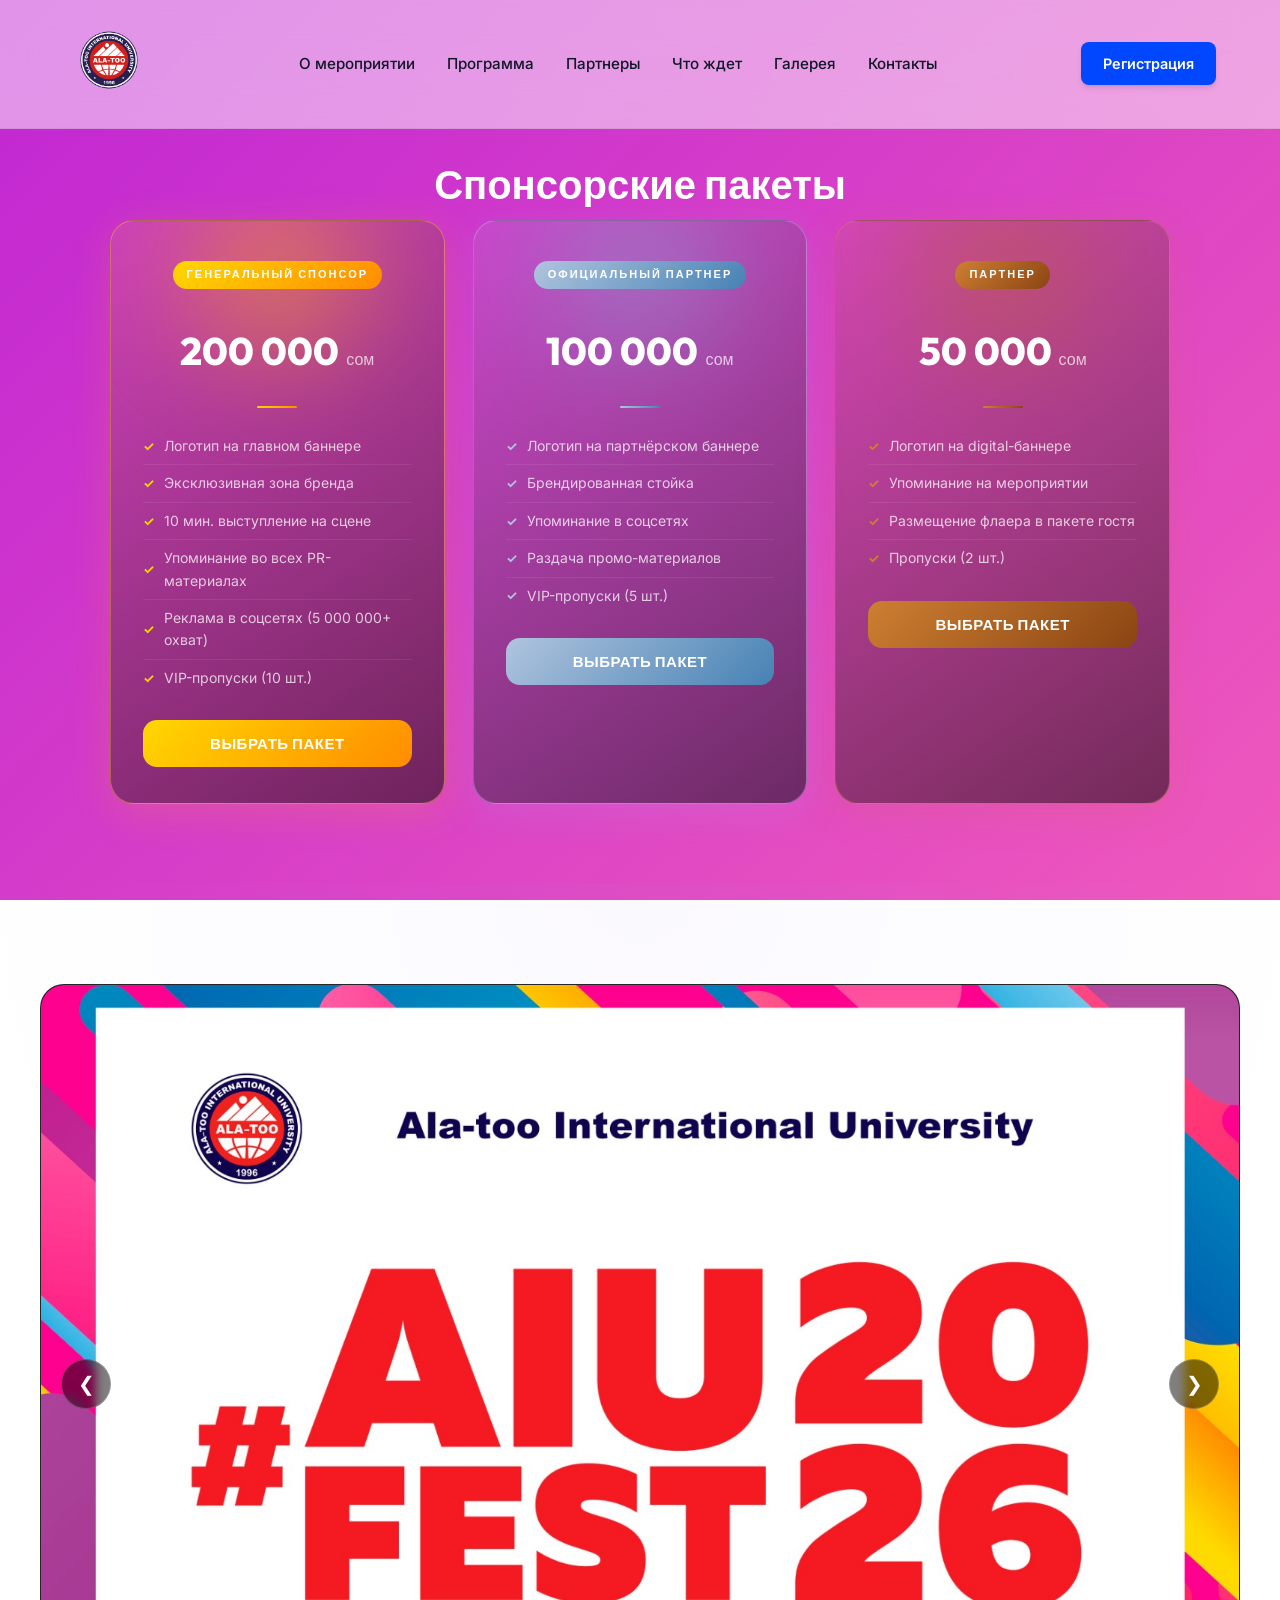
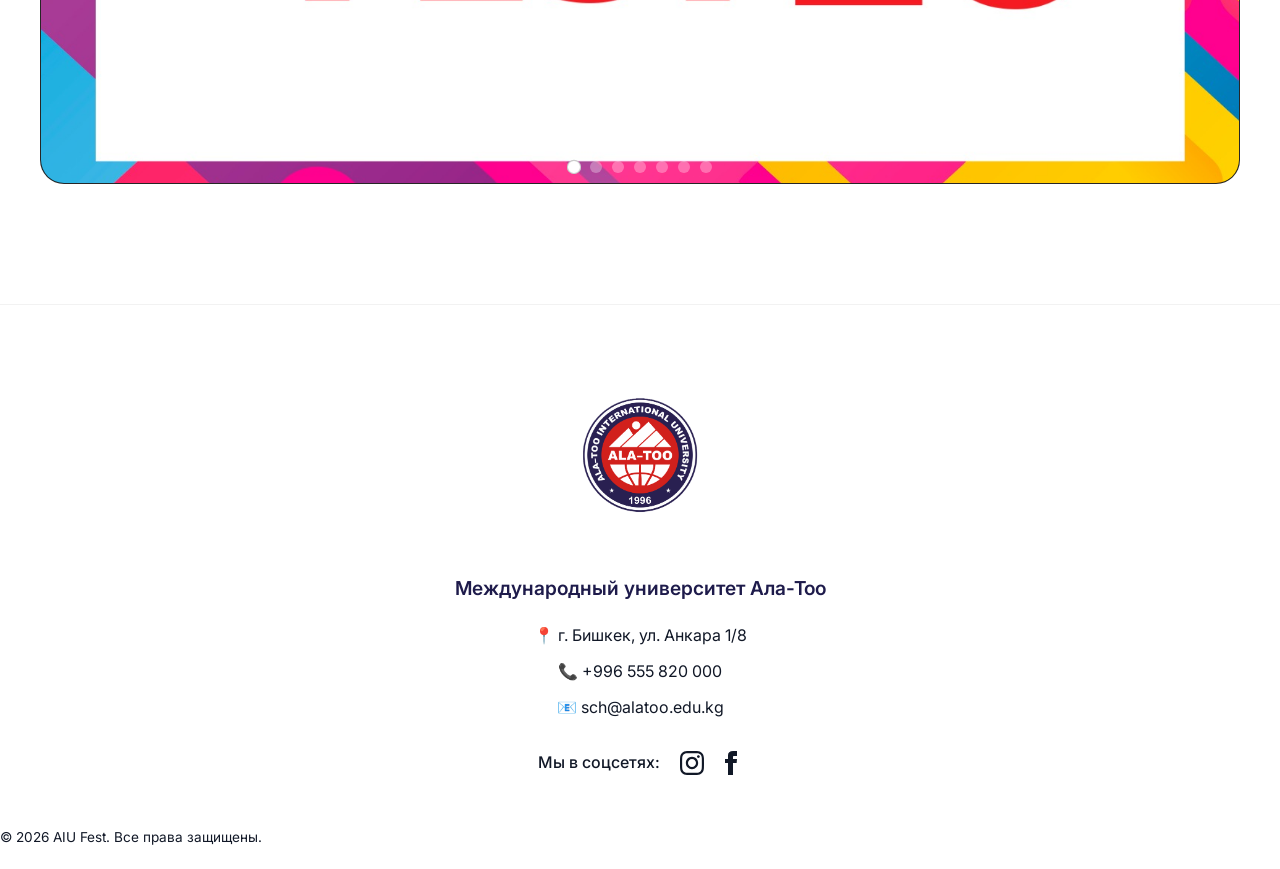
==== commit db818b7e: "Update partner.html" ====
--- a/partner.html
+++ b/partner.html
@@ -104,13 +104,13 @@
       
       <!-- Internal Slider Container -->
       <div class="pres-slider-track">
-        <img src="assets/presentation/1.jpeg" alt="Slide 1" class="pres-slide active">
-        <img src="assets/presentation/2.jpeg" alt="Slide 2" class="pres-slide">
-        <img src="assets/presentation/3.jpeg" alt="Slide 3" class="pres-slide">
-        <img src="assets/presentation/4.jpeg" alt="Slide 4" class="pres-slide">
-        <img src="assets/presentation/5.jpeg" alt="Slide 5" class="pres-slide">
-        <img src="assets/presentation/6.jpeg" alt="Slide 6" class="pres-slide">
-        <img src="assets/presentation/7.jpeg" alt="Slide 7" class="pres-slide">
+        <img src="presentation/1.jpeg" alt="Slide 1" class="pres-slide active">
+        <img src="presentation/2.jpeg" alt="Slide 2" class="pres-slide">
+        <img src="presentation/3.jpeg" alt="Slide 3" class="pres-slide">
+        <img src="presentation/4.jpeg" alt="Slide 4" class="pres-slide">
+        <img src="presentation/5.jpeg" alt="Slide 5" class="pres-slide">
+        <img src="presentation/6.jpeg" alt="Slide 6" class="pres-slide">
+        <img src="presentation/7.jpeg" alt="Slide 7" class="pres-slide">
       </div>
 
       <!-- Controls -->
@@ -253,4 +253,4 @@
   </script>
 </body>
 
-</html>+</html>
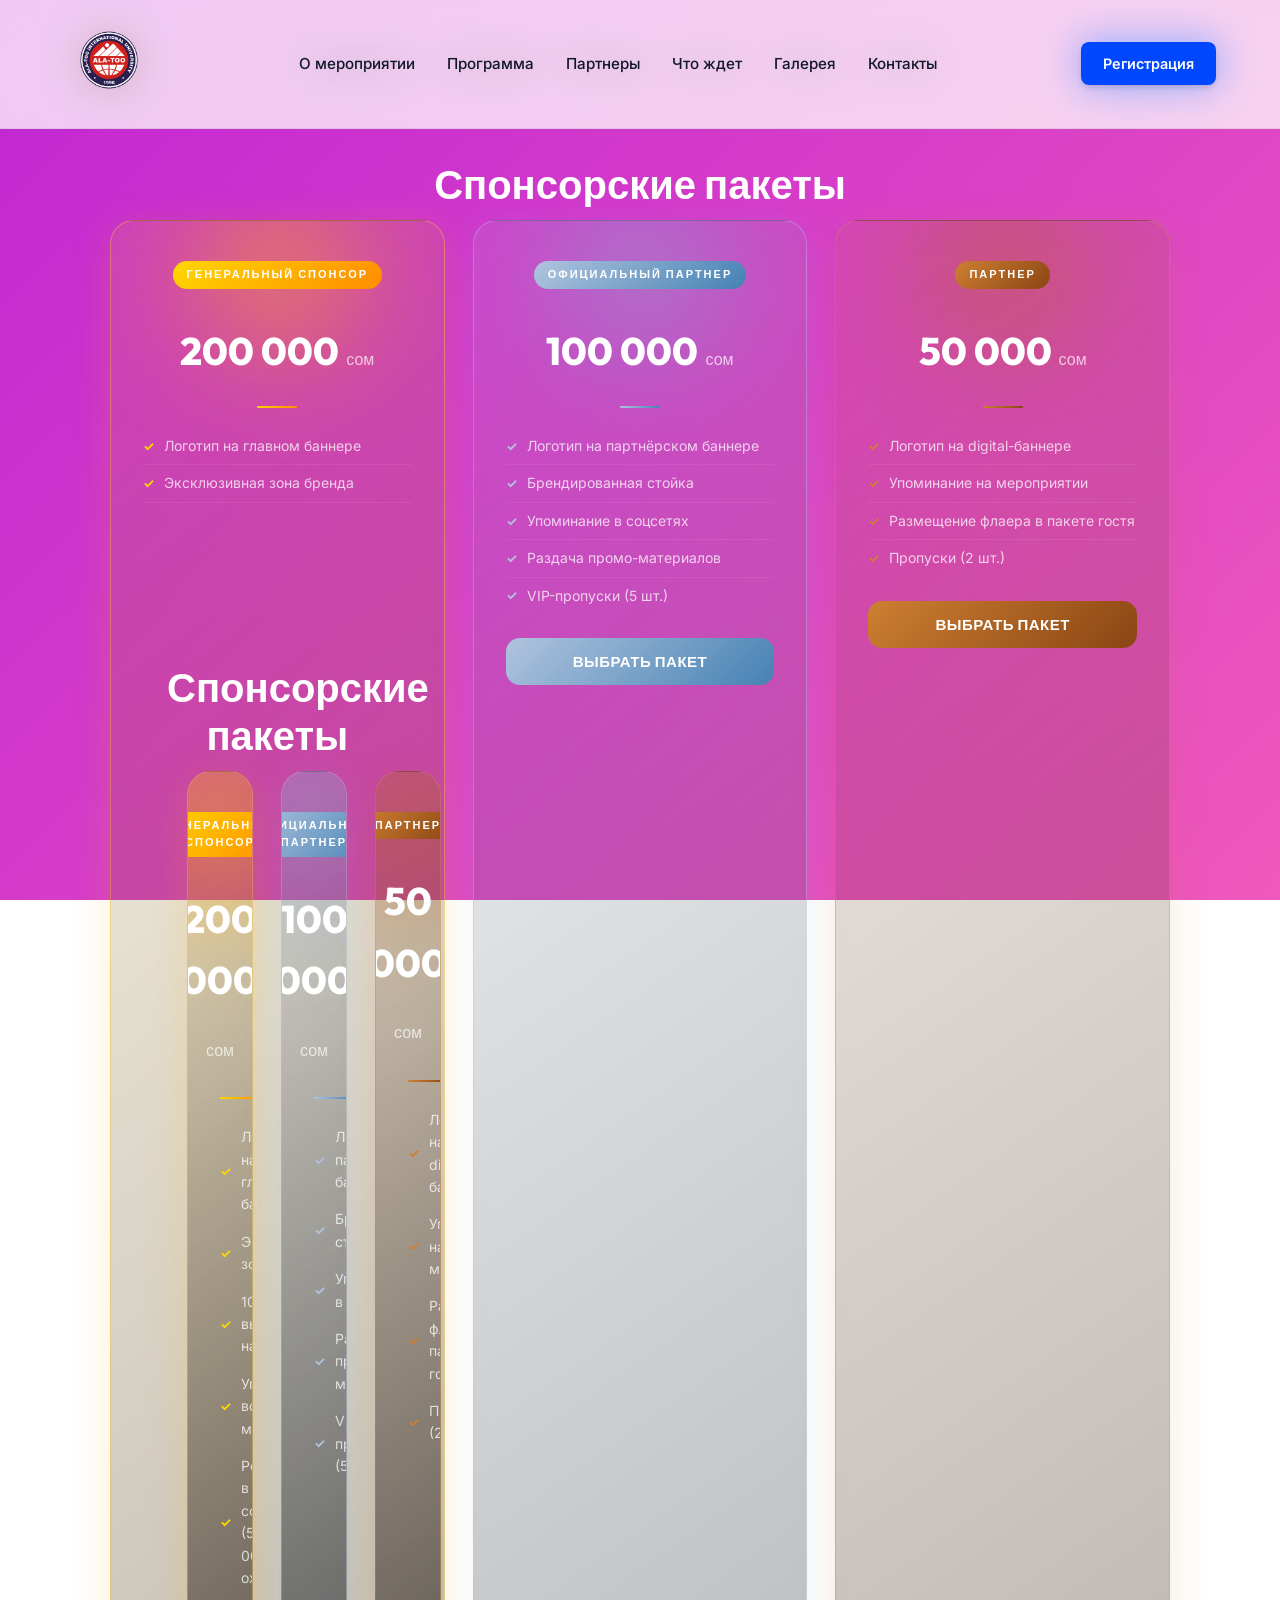
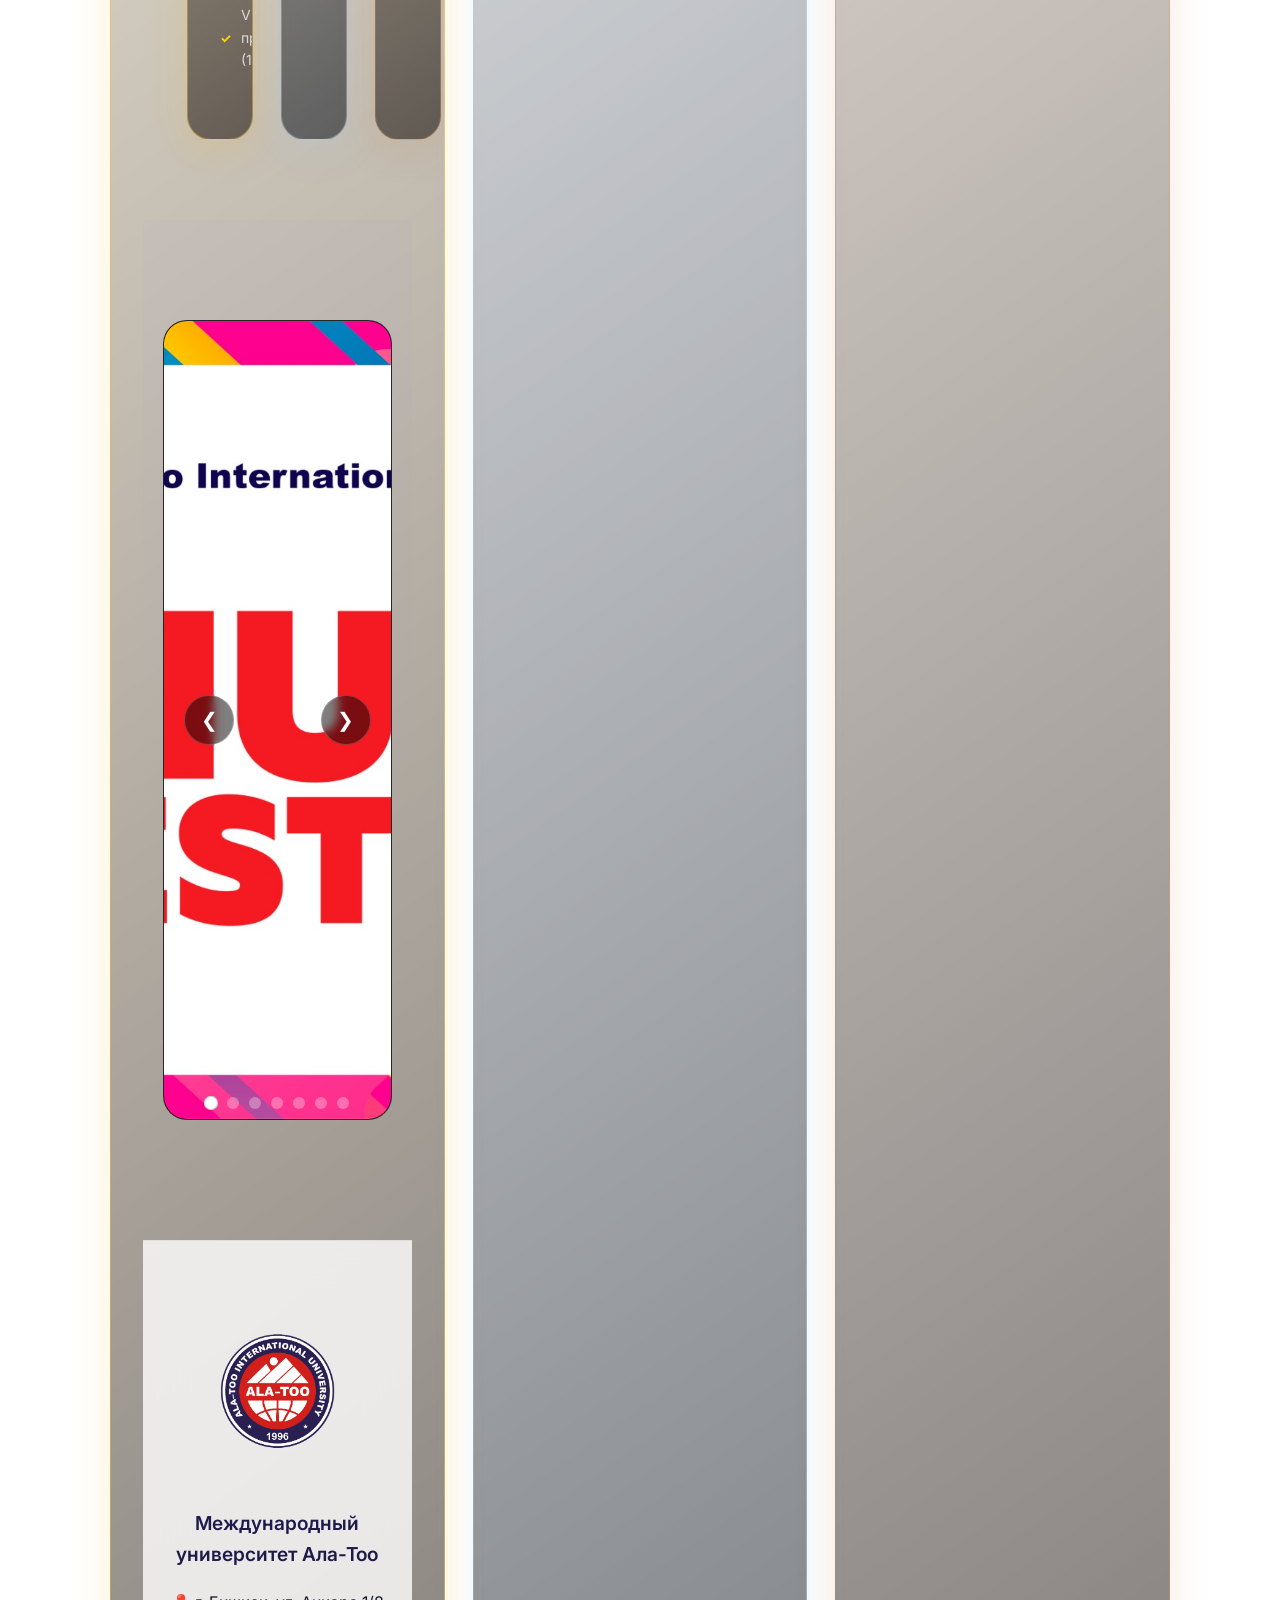
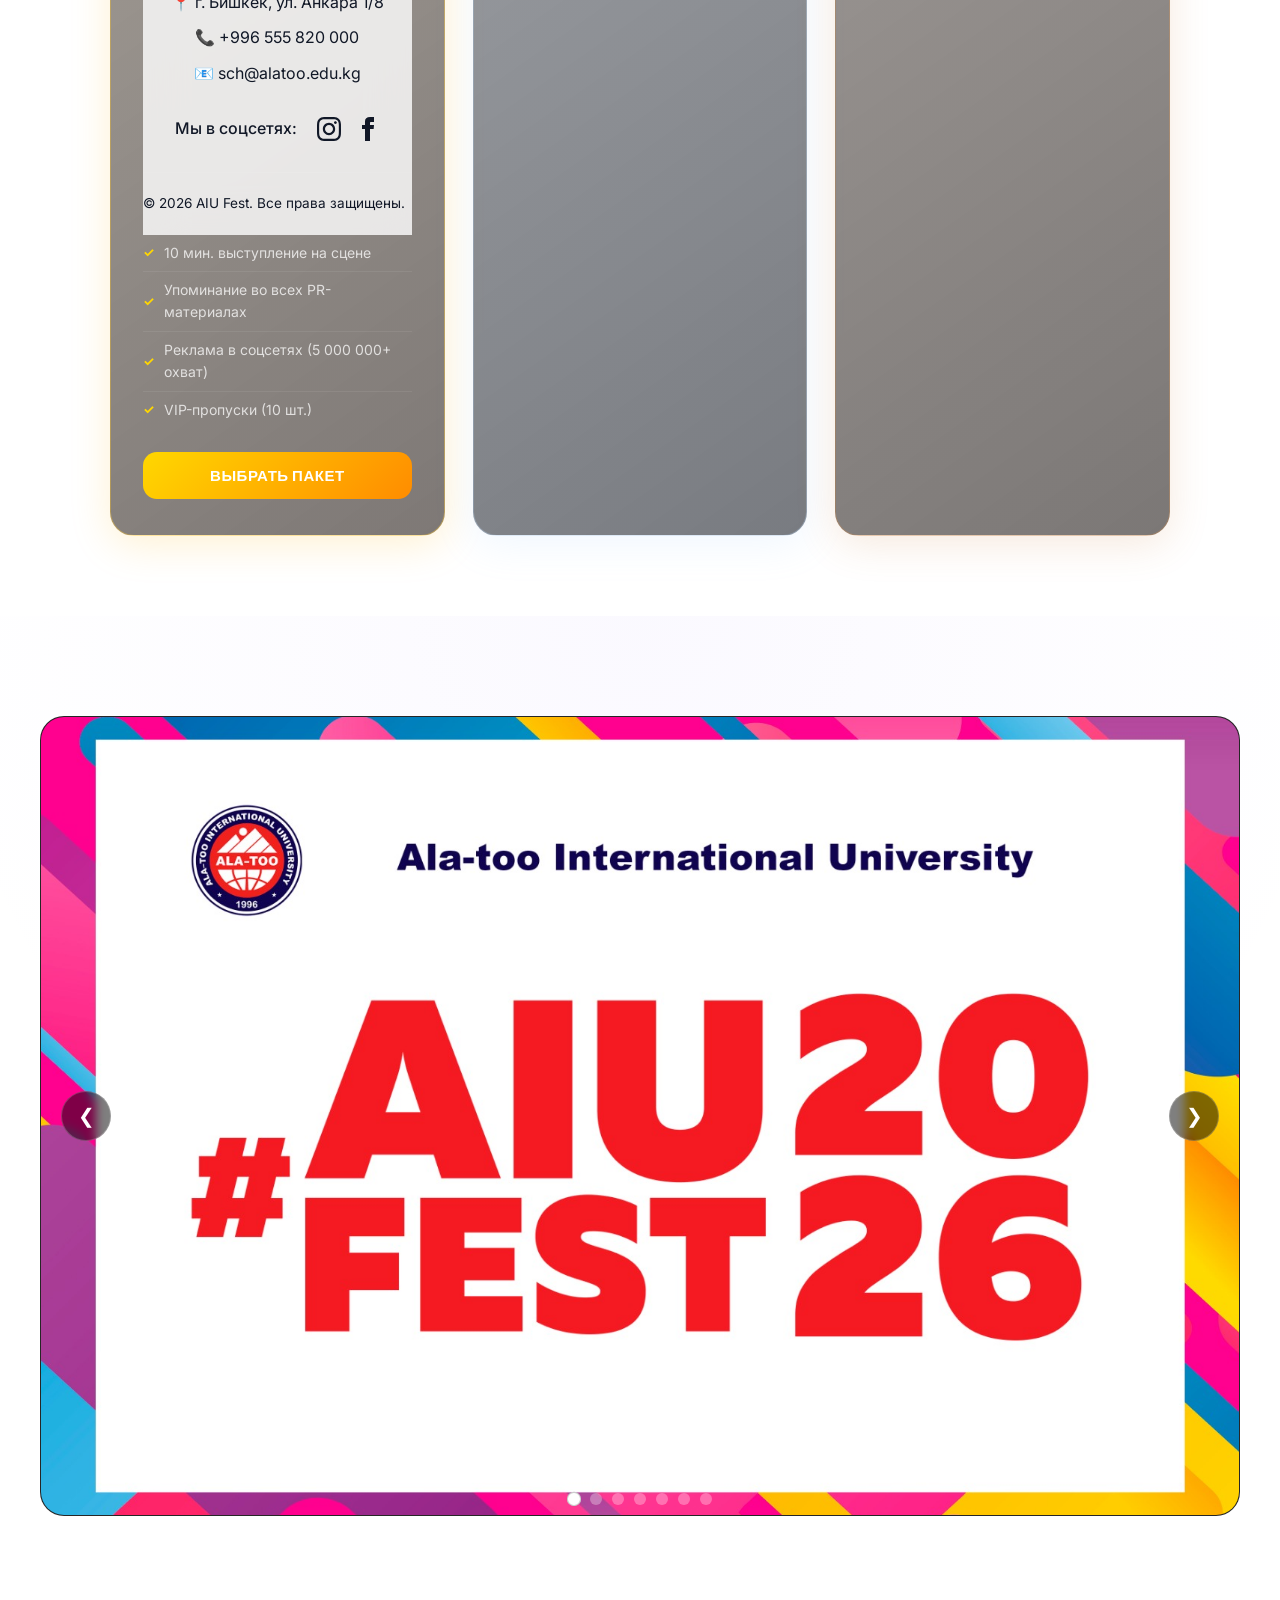
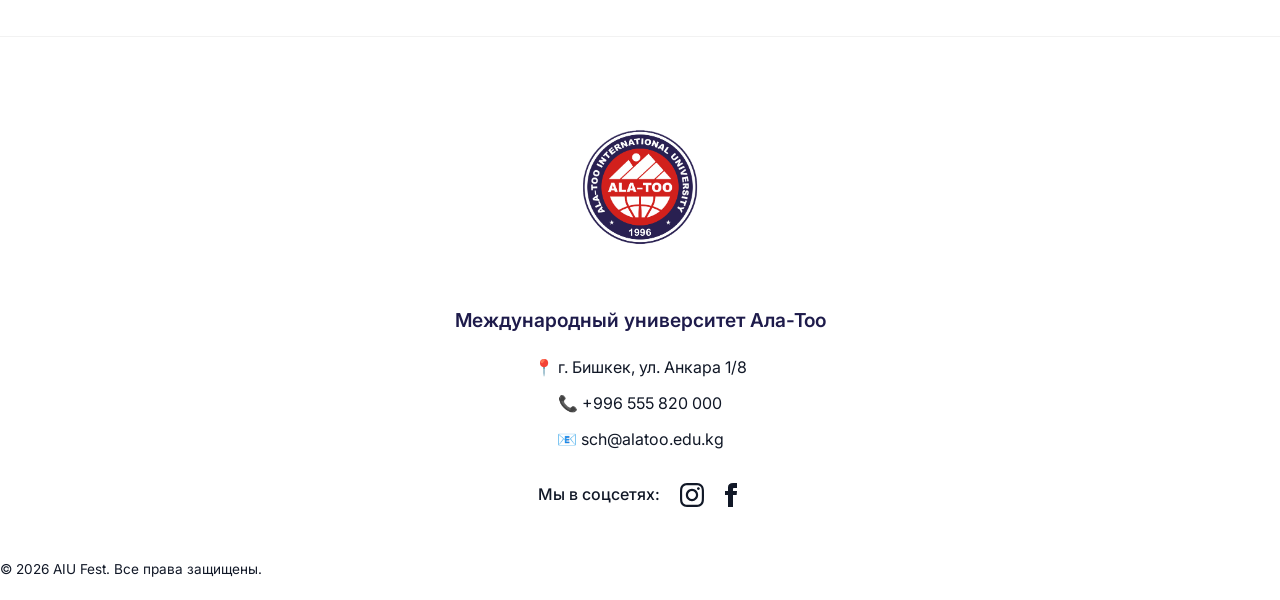
==== commit 6e88e629: "Update partner.html" ====
--- a/partner.html
+++ b/partner.html
@@ -53,7 +53,262 @@
           <div class="pkg-divider"></div>
           <ul class="pkg-perks">
             <li>Логотип на главном баннере</li>
+            <li>Эксклюзивная зона бренда</li><!DOCTYPE html>
+<html lang="ru">
+
+<head>
+  <meta charset="UTF-8" />
+  <meta name="viewport" content="width=device-width, initial-scale=1.0" />
+  <title>Стать партнером — AIU Fest 2026</title>
+  <meta name="description" content="Станьте партнёром AIU Fest 2026 — выберите спонсорский пакет и заполните заявку." />
+  <link rel="preconnect" href="https://fonts.googleapis.com" />
+  <link rel="preconnect" href="https://fonts.gstatic.com" crossorigin />
+  <link
+    href="https://fonts.googleapis.com/css2?family=Outfit:wght@300;400;600;700;800&family=Inter:wght@400;500;600&display=swap"
+    rel="stylesheet" />
+  <link rel="stylesheet" href="style.css?v=2.1" />
+</head>
+
+<body>
+  <!-- Navbar -->
+  <header class="navbar">
+    <div class="container nav-container">
+      <a href="index.html" class="logo">
+        <img src="assets/logo.png" alt="AIU Fest Logo" width="90" height="90" />
+      </a>
+      <nav class="nav-links">
+        <a href="index.html#hero">О мероприятии</a>
+        <a href="index.html#program">Программа</a>
+        <a href="index.html#partners">Партнеры</a>
+        <a href="index.html#gallery">Что ждет</a>
+        <a href="index.html#about">Галерея</a>
+        <a href="index.html#contacts">Контакты</a>
+      </nav>
+      <div class="nav-actions">
+        <a href="index.html#guests-partners" class="btn btn-primary btn-sm desktop-btn">Регистрация</a>
+        <button class="nav-toggle" aria-label="Toggle Navigation">☰</button>
+      </div>
+    </div>
+  </header>
+
+
+  <!-- Sponsorship Packages -->
+  <section class="packages-section">
+    <div class="container text-center">
+      <h2 class="section-title text-uppercase" style="color: white; margin-bottom: 12px;">Спонсорские пакеты</h2>
+      <div class="section-divider"></div>
+
+      <div class="packages-grid">
+
+        <!-- Gold -->
+        <div class="pkg-card gold" onclick="selectPackage('Генеральный спонсор')">
+          <div class="pkg-orb"></div>
+          <span class="pkg-badge">Генеральный спонсор</span>
+          <div class="pkg-price">200 000 <span>сом</span></div>
+          <div class="pkg-divider"></div>
+          <ul class="pkg-perks">
+            <li>Логотип на главном баннере</li>
             <li>Эксклюзивная зона бренда</li>
+            <li>10 мин. выступление на сцене</li>
+            <li>Упоминание во всех PR-материалах</li>
+            <li>Реклама в соцсетях (5 000 000+ охват)</li>
+            <li>VIP-пропуски (10 шт.)</li>
+          </ul>
+
+        </div>
+
+        <!-- Silver -->
+        <div class="pkg-card silver" onclick="selectPackage('Официальный партнер')">
+          <div class="pkg-orb"></div>
+          <span class="pkg-badge">Официальный партнер</span>
+          <div class="pkg-price">100 000 <span>сом</span></div>
+          <div class="pkg-divider"></div>
+          <ul class="pkg-perks">
+            <li>Логотип на партнёрском баннере</li>
+            <li>Брендированная стойка</li>
+            <li>Упоминание в соцсетях</li>
+            <li>Раздача промо-материалов</li>
+            <li>VIP-пропуски (5 шт.)</li>
+          </ul>
+
+        </div>
+
+        <!-- Bronze -->
+        <div class="pkg-card bronze" onclick="selectPackage('Партнер')">
+          <div class="pkg-orb"></div>
+          <span class="pkg-badge">Партнер</span>
+          <div class="pkg-price">50 000 <span>сом</span></div>
+          <div class="pkg-divider"></div>
+          <ul class="pkg-perks">
+            <li>Логотип на digital-баннере</li>
+            <li>Упоминание на мероприятии</li>
+            <li>Размещение флаера в пакете гостя</li>
+            <li>Пропуски (2 шт.)</li>
+          </ul>
+
+        </div>
+
+      </div>
+    </div>
+  </section>
+
+  <!-- Presentation Image Slider -->
+  <section class="pres-section" id="presentation">
+    <div class="pres-frame-wrap" id="pres-slider">
+      <div class="pres-frame-glow"></div>
+      
+      <!-- Internal Slider Container -->
+      <div class="pres-slider-track">
+        <img src="presentation/1.jpeg" alt="Slide 1" class="pres-slide active">
+        <img src="presentation/2.jpeg" alt="Slide 2" class="pres-slide">
+        <img src="presentation/3.jpeg" alt="Slide 3" class="pres-slide">
+        <img src="presentation/4.jpeg" alt="Slide 4" class="pres-slide">
+        <img src="presentation/5.jpeg" alt="Slide 5" class="pres-slide">
+        <img src="presentation/6.jpeg" alt="Slide 6" class="pres-slide">
+        <img src="presentation/7.jpeg" alt="Slide 7" class="pres-slide">
+      </div>
+
+      <!-- Controls -->
+      <button class="pres-btn pres-prev" onclick="prevPresSlide()">❮</button>
+      <button class="pres-btn pres-next" onclick="nextPresSlide()">❯</button>
+
+      <!-- Dots -->
+      <div class="pres-dots">
+        <span class="pres-dot active" onclick="goPresSlide(0)"></span>
+        <span class="pres-dot" onclick="goPresSlide(1)"></span>
+        <span class="pres-dot" onclick="goPresSlide(2)"></span>
+        <span class="pres-dot" onclick="goPresSlide(3)"></span>
+        <span class="pres-dot" onclick="goPresSlide(4)"></span>
+        <span class="pres-dot" onclick="goPresSlide(5)"></span>
+        <span class="pres-dot" onclick="goPresSlide(6)"></span>
+      </div>
+    </div>
+  </section>
+
+  <!-- Footer -->
+
+  <footer class="footer" id="contacts">
+    <div class="container footer-content-centered">
+      <a href="index.html" class="logo footer-logo">
+        <img src="assets/logo.png" alt="AIU Fest Logo" width="180" height="180" loading="lazy" decoding="async"
+          style="width: 180px; height: 180px; object-fit: contain;" />
+      </a>
+      <p class="footer-uni-text">Международный университет Ала-Тоо</p>
+      <div class="footer-contacts">
+        <p>📍 г. Бишкек, ул. Анкара 1/8</p>
+        <p>📞 <a href="tel:+996555820000">+996 555 820 000</a></p>
+        <p>📧 <a href="mailto:sch@alatoo.edu.kg">sch@alatoo.edu.kg</a></p>
+      </div>
+      <div class="footer-social-icons">
+        <span class="social-label">Мы в соцсетях:</span>
+        <a href="https://instagram.com/alatoo.edu.kg" target="_blank" aria-label="Instagram">
+          <svg width="24" height="24" fill="currentColor" viewBox="0 0 24 24">
+            <path
+              d="M12 2.163c3.204 0 3.584.012 4.85.07 1.366.062 2.633.344 3.608 1.318.975.975 1.256 2.242 1.318 3.608.058 1.266.07 1.646.07 4.85s-.012 3.584-.07 4.85c-.062 1.366-.344 2.633-1.318 3.608-.975.975-2.242 1.256-3.608 1.318-1.266.058-1.646.07-4.85.07s-3.584-.012-4.85-.07c-1.366-.062-2.633-.344-3.608-1.318-.975-.975-1.256-2.242-1.318-3.608-.058-1.266-.07-1.646-.07-4.85s.012-3.584.07-4.85c.062-1.366.344-2.633 1.318-3.608.975-.975 2.242-1.256 3.608-1.318 1.266-.058 1.646-.07 4.85-.07zm0-2.163c-3.259 0-3.667.014-4.947.072-4.358.2-6.78 2.618-6.98 6.98-.059 1.281-.073 1.689-.073 4.948s.014 3.667.072 4.947c.2 4.358 2.618 6.78 6.98 6.98 1.281.059 1.689.073 4.948.073s3.667-.014 4.947-.072c4.358-.2 6.78-2.618 6.98-6.98.059-1.281.073-1.689.073-4.948s-.014-3.667-.072-4.947c-.2-4.358-2.618-6.78-6.98-6.98-1.281-.059-1.689-.073-4.948-.073zm0 5.838c-3.403 0-6.162 2.759-6.162 6.162s2.759 6.162 6.162 6.162 6.162-2.759 6.162-6.162-2.759-6.162-6.162-6.162zm0 10.162c-2.209 0-4-1.79-4-4s1.791-4 4-4 4 1.79 4 4-1.791 4-4 4zm6.406-11.845c-.796 0-1.441.645-1.441 1.44s.645 1.44 1.441 1.44 1.44-.645 1.44-1.44-.645-1.44-1.44-1.44z" />
+          </svg>
+        </a>
+        <a href="https://facebook.com/alatoo.edu.kg" target="_blank" aria-label="Facebook">
+          <svg width="24" height="24" fill="currentColor" viewBox="0 0 24 24">
+            <path
+              d="M9 8h-3v4h3v12h5v-12h3.642l.358-4h-4v-1.667c0-.955.192-1.333 1.115-1.333h2.885v-5h-3.808c-3.596 0-5.192 1.583-5.192 4.615v3.385z" />
+          </svg>
+        </a>
+      </div>
+    </div>
+    <div class="footer-bottom text-center">
+      <p>© 2026 AIU Fest. Все права защищены.</p>
+    </div>
+  </footer>
+
+  <script>
+    /* Navbar toggle */
+    const navToggle = document.querySelector('.nav-toggle');
+    const navLinks = document.querySelector('.nav-links');
+    navToggle.addEventListener('click', () => navLinks.classList.toggle('active'));
+    navLinks.querySelectorAll('a').forEach(link =>
+      link.addEventListener('click', () => navLinks.classList.remove('active'))
+    );
+
+    /* Select package — jump to form & pre-fill select */
+    function selectPackage(name) {
+      const map = {
+        'Генеральный спонсор': 'general',
+        'Официальный партнер': 'official',
+        'Партнер': 'partner'
+      };
+      const select = document.getElementById('pkg-type');
+      if(select) select.value = map[name] || '';
+      const form = document.getElementById('contact-form');
+      if(form) form.scrollIntoView({ behavior: 'smooth' });
+    }
+
+    /* Form submit */
+    function handleSubmit(e) {
+      e.preventDefault();
+      const btn = document.querySelector('.submit-btn');
+      if(btn) {
+        btn.textContent = '✓ Заявка отправлена!';
+        btn.style.background = 'linear-gradient(135deg, #059669, #0284c7)';
+        btn.disabled = true;
+      }
+    }
+
+    // Presentation Slider Logic
+    let presCurrentSlide = 0;
+    const presSlides = document.querySelectorAll('.pres-slide');
+    const presDots = document.querySelectorAll('.pres-dot');
+    const presTotalSlides = presSlides.length;
+    let presAutoPlayInterval;
+
+    function updatePresSlider() {
+      // Hide all
+      presSlides.forEach(s => s.classList.remove('active'));
+      presDots.forEach(d => d.classList.remove('active'));
+
+      // Show current
+      if(presSlides[presCurrentSlide]) {
+        presSlides[presCurrentSlide].classList.add('active');
+        if(presDots[presCurrentSlide]) {
+          presDots[presCurrentSlide].classList.add('active');
+        }
+      }
+    }
+
+    function nextPresSlide() {
+      presCurrentSlide = (presCurrentSlide + 1) % presTotalSlides;
+      updatePresSlider();
+      resetPresInterval();
+    }
+
+    function prevPresSlide() {
+      presCurrentSlide = (presCurrentSlide - 1 + presTotalSlides) % presTotalSlides;
+      updatePresSlider();
+      resetPresInterval();
+    }
+
+    function goPresSlide(index) {
+      presCurrentSlide = index;
+      updatePresSlider();
+      resetPresInterval();
+    }
+
+    function startPresInterval() {
+      presAutoPlayInterval = setInterval(nextPresSlide, 4000);
+    }
+
+    function resetPresInterval() {
+      clearInterval(presAutoPlayInterval);
+      startPresInterval();
+    }
+
+    // Init slider
+    if (presTotalSlides > 0) {
+      startPresInterval();
+    }
+  </script>
+</body>
+
+</html>
             <li>10 мин. выступление на сцене</li>
             <li>Упоминание во всех PR-материалах</li>
             <li>Реклама в соцсетях (5 000 000+ охват)</li>
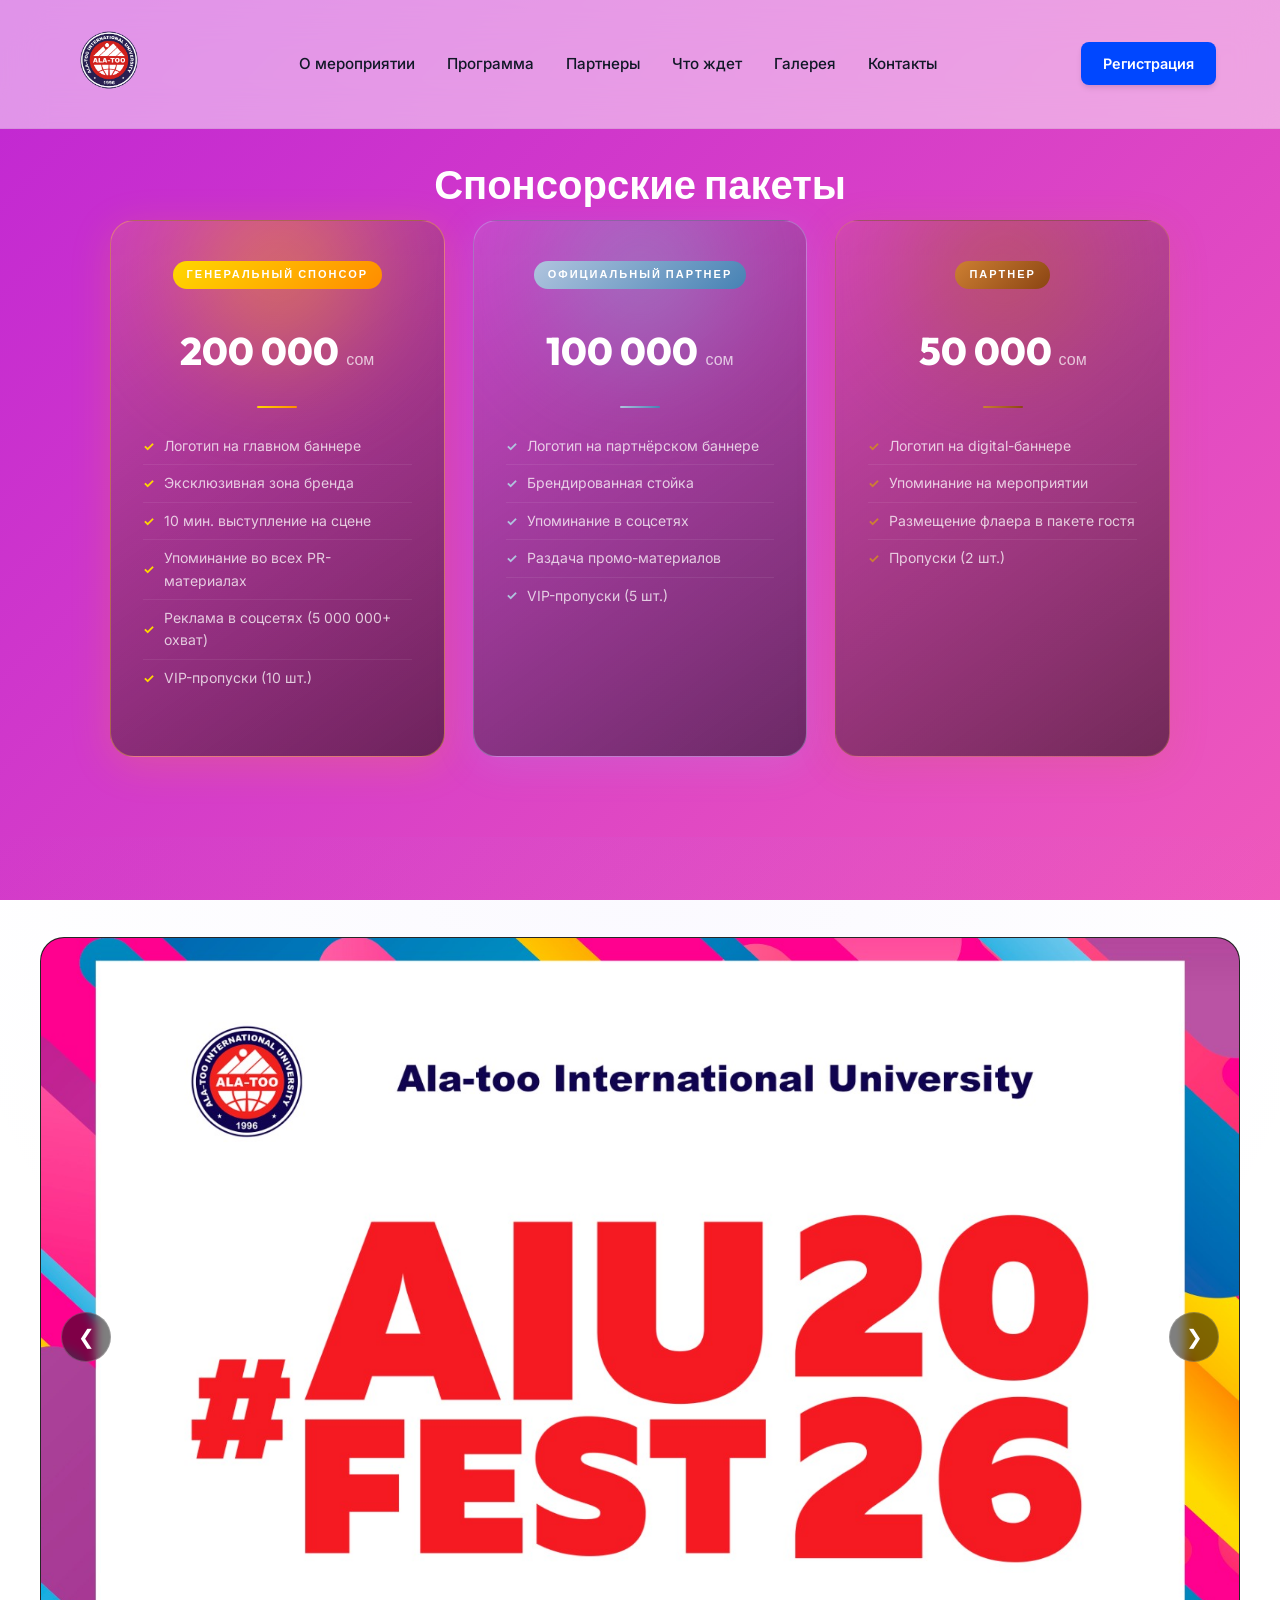
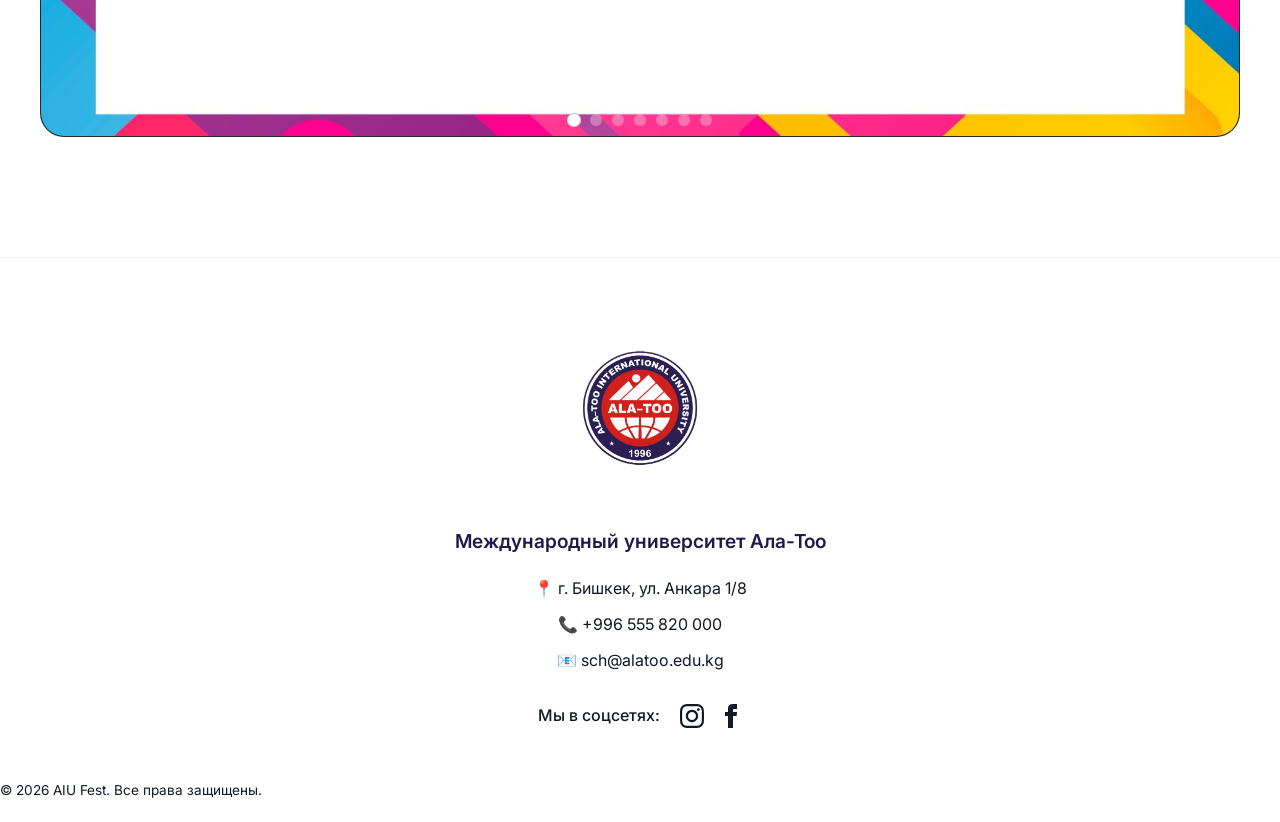
==== commit 6e6b9b29: "Update partner.html" ====
--- a/partner.html
+++ b/partner.html
@@ -53,61 +53,6 @@
           <div class="pkg-divider"></div>
           <ul class="pkg-perks">
             <li>Логотип на главном баннере</li>
-            <li>Эксклюзивная зона бренда</li><!DOCTYPE html>
-<html lang="ru">
-
-<head>
-  <meta charset="UTF-8" />
-  <meta name="viewport" content="width=device-width, initial-scale=1.0" />
-  <title>Стать партнером — AIU Fest 2026</title>
-  <meta name="description" content="Станьте партнёром AIU Fest 2026 — выберите спонсорский пакет и заполните заявку." />
-  <link rel="preconnect" href="https://fonts.googleapis.com" />
-  <link rel="preconnect" href="https://fonts.gstatic.com" crossorigin />
-  <link
-    href="https://fonts.googleapis.com/css2?family=Outfit:wght@300;400;600;700;800&family=Inter:wght@400;500;600&display=swap"
-    rel="stylesheet" />
-  <link rel="stylesheet" href="style.css?v=2.1" />
-</head>
-
-<body>
-  <!-- Navbar -->
-  <header class="navbar">
-    <div class="container nav-container">
-      <a href="index.html" class="logo">
-        <img src="assets/logo.png" alt="AIU Fest Logo" width="90" height="90" />
-      </a>
-      <nav class="nav-links">
-        <a href="index.html#hero">О мероприятии</a>
-        <a href="index.html#program">Программа</a>
-        <a href="index.html#partners">Партнеры</a>
-        <a href="index.html#gallery">Что ждет</a>
-        <a href="index.html#about">Галерея</a>
-        <a href="index.html#contacts">Контакты</a>
-      </nav>
-      <div class="nav-actions">
-        <a href="index.html#guests-partners" class="btn btn-primary btn-sm desktop-btn">Регистрация</a>
-        <button class="nav-toggle" aria-label="Toggle Navigation">☰</button>
-      </div>
-    </div>
-  </header>
-
-
-  <!-- Sponsorship Packages -->
-  <section class="packages-section">
-    <div class="container text-center">
-      <h2 class="section-title text-uppercase" style="color: white; margin-bottom: 12px;">Спонсорские пакеты</h2>
-      <div class="section-divider"></div>
-
-      <div class="packages-grid">
-
-        <!-- Gold -->
-        <div class="pkg-card gold" onclick="selectPackage('Генеральный спонсор')">
-          <div class="pkg-orb"></div>
-          <span class="pkg-badge">Генеральный спонсор</span>
-          <div class="pkg-price">200 000 <span>сом</span></div>
-          <div class="pkg-divider"></div>
-          <ul class="pkg-perks">
-            <li>Логотип на главном баннере</li>
             <li>Эксклюзивная зона бренда</li>
             <li>10 мин. выступление на сцене</li>
             <li>Упоминание во всех PR-материалах</li>
@@ -309,203 +254,3 @@
 </body>
 
 </html>
-            <li>10 мин. выступление на сцене</li>
-            <li>Упоминание во всех PR-материалах</li>
-            <li>Реклама в соцсетях (5 000 000+ охват)</li>
-            <li>VIP-пропуски (10 шт.)</li>
-          </ul>
-          <button class="pkg-select-btn">Выбрать пакет</button>
-        </div>
-
-        <!-- Silver -->
-        <div class="pkg-card silver" onclick="selectPackage('Официальный партнер')">
-          <div class="pkg-orb"></div>
-          <span class="pkg-badge">Официальный партнер</span>
-          <div class="pkg-price">100 000 <span>сом</span></div>
-          <div class="pkg-divider"></div>
-          <ul class="pkg-perks">
-            <li>Логотип на партнёрском баннере</li>
-            <li>Брендированная стойка</li>
-            <li>Упоминание в соцсетях</li>
-            <li>Раздача промо-материалов</li>
-            <li>VIP-пропуски (5 шт.)</li>
-          </ul>
-          <button class="pkg-select-btn">Выбрать пакет</button>
-        </div>
-
-        <!-- Bronze -->
-        <div class="pkg-card bronze" onclick="selectPackage('Партнер')">
-          <div class="pkg-orb"></div>
-          <span class="pkg-badge">Партнер</span>
-          <div class="pkg-price">50 000 <span>сом</span></div>
-          <div class="pkg-divider"></div>
-          <ul class="pkg-perks">
-            <li>Логотип на digital-баннере</li>
-            <li>Упоминание на мероприятии</li>
-            <li>Размещение флаера в пакете гостя</li>
-            <li>Пропуски (2 шт.)</li>
-          </ul>
-          <button class="pkg-select-btn">Выбрать пакет</button>
-        </div>
-
-      </div>
-    </div>
-  </section>
-
-  <!-- Presentation Image Slider -->
-  <section class="pres-section" id="presentation">
-    <div class="pres-frame-wrap" id="pres-slider">
-      <div class="pres-frame-glow"></div>
-      
-      <!-- Internal Slider Container -->
-      <div class="pres-slider-track">
-        <img src="presentation/1.jpeg" alt="Slide 1" class="pres-slide active">
-        <img src="presentation/2.jpeg" alt="Slide 2" class="pres-slide">
-        <img src="presentation/3.jpeg" alt="Slide 3" class="pres-slide">
-        <img src="presentation/4.jpeg" alt="Slide 4" class="pres-slide">
-        <img src="presentation/5.jpeg" alt="Slide 5" class="pres-slide">
-        <img src="presentation/6.jpeg" alt="Slide 6" class="pres-slide">
-        <img src="presentation/7.jpeg" alt="Slide 7" class="pres-slide">
-      </div>
-
-      <!-- Controls -->
-      <button class="pres-btn pres-prev" onclick="prevPresSlide()">❮</button>
-      <button class="pres-btn pres-next" onclick="nextPresSlide()">❯</button>
-
-      <!-- Dots -->
-      <div class="pres-dots">
-        <span class="pres-dot active" onclick="goPresSlide(0)"></span>
-        <span class="pres-dot" onclick="goPresSlide(1)"></span>
-        <span class="pres-dot" onclick="goPresSlide(2)"></span>
-        <span class="pres-dot" onclick="goPresSlide(3)"></span>
-        <span class="pres-dot" onclick="goPresSlide(4)"></span>
-        <span class="pres-dot" onclick="goPresSlide(5)"></span>
-        <span class="pres-dot" onclick="goPresSlide(6)"></span>
-      </div>
-    </div>
-  </section>
-
-  <!-- Footer -->
-
-  <footer class="footer" id="contacts">
-    <div class="container footer-content-centered">
-      <a href="index.html" class="logo footer-logo">
-        <img src="assets/logo.png" alt="AIU Fest Logo" width="180" height="180" loading="lazy" decoding="async"
-          style="width: 180px; height: 180px; object-fit: contain;" />
-      </a>
-      <p class="footer-uni-text">Международный университет Ала-Тоо</p>
-      <div class="footer-contacts">
-        <p>📍 г. Бишкек, ул. Анкара 1/8</p>
-        <p>📞 <a href="tel:+996555820000">+996 555 820 000</a></p>
-        <p>📧 <a href="mailto:sch@alatoo.edu.kg">sch@alatoo.edu.kg</a></p>
-      </div>
-      <div class="footer-social-icons">
-        <span class="social-label">Мы в соцсетях:</span>
-        <a href="https://instagram.com/alatoo.edu.kg" target="_blank" aria-label="Instagram">
-          <svg width="24" height="24" fill="currentColor" viewBox="0 0 24 24">
-            <path
-              d="M12 2.163c3.204 0 3.584.012 4.85.07 1.366.062 2.633.344 3.608 1.318.975.975 1.256 2.242 1.318 3.608.058 1.266.07 1.646.07 4.85s-.012 3.584-.07 4.85c-.062 1.366-.344 2.633-1.318 3.608-.975.975-2.242 1.256-3.608 1.318-1.266.058-1.646.07-4.85.07s-3.584-.012-4.85-.07c-1.366-.062-2.633-.344-3.608-1.318-.975-.975-1.256-2.242-1.318-3.608-.058-1.266-.07-1.646-.07-4.85s.012-3.584.07-4.85c.062-1.366.344-2.633 1.318-3.608.975-.975 2.242-1.256 3.608-1.318 1.266-.058 1.646-.07 4.85-.07zm0-2.163c-3.259 0-3.667.014-4.947.072-4.358.2-6.78 2.618-6.98 6.98-.059 1.281-.073 1.689-.073 4.948s.014 3.667.072 4.947c.2 4.358 2.618 6.78 6.98 6.98 1.281.059 1.689.073 4.948.073s3.667-.014 4.947-.072c4.358-.2 6.78-2.618 6.98-6.98.059-1.281.073-1.689.073-4.948s-.014-3.667-.072-4.947c-.2-4.358-2.618-6.78-6.98-6.98-1.281-.059-1.689-.073-4.948-.073zm0 5.838c-3.403 0-6.162 2.759-6.162 6.162s2.759 6.162 6.162 6.162 6.162-2.759 6.162-6.162-2.759-6.162-6.162-6.162zm0 10.162c-2.209 0-4-1.79-4-4s1.791-4 4-4 4 1.79 4 4-1.791 4-4 4zm6.406-11.845c-.796 0-1.441.645-1.441 1.44s.645 1.44 1.441 1.44 1.44-.645 1.44-1.44-.645-1.44-1.44-1.44z" />
-          </svg>
-        </a>
-        <a href="https://facebook.com/alatoo.edu.kg" target="_blank" aria-label="Facebook">
-          <svg width="24" height="24" fill="currentColor" viewBox="0 0 24 24">
-            <path
-              d="M9 8h-3v4h3v12h5v-12h3.642l.358-4h-4v-1.667c0-.955.192-1.333 1.115-1.333h2.885v-5h-3.808c-3.596 0-5.192 1.583-5.192 4.615v3.385z" />
-          </svg>
-        </a>
-      </div>
-    </div>
-    <div class="footer-bottom text-center">
-      <p>© 2026 AIU Fest. Все права защищены.</p>
-    </div>
-  </footer>
-
-  <script>
-    /* Navbar toggle */
-    const navToggle = document.querySelector('.nav-toggle');
-    const navLinks = document.querySelector('.nav-links');
-    navToggle.addEventListener('click', () => navLinks.classList.toggle('active'));
-    navLinks.querySelectorAll('a').forEach(link =>
-      link.addEventListener('click', () => navLinks.classList.remove('active'))
-    );
-
-    /* Select package — jump to form & pre-fill select */
-    function selectPackage(name) {
-      const map = {
-        'Генеральный спонсор': 'general',
-        'Официальный партнер': 'official',
-        'Партнер': 'partner'
-      };
-      const select = document.getElementById('pkg-type');
-      if(select) select.value = map[name] || '';
-      const form = document.getElementById('contact-form');
-      if(form) form.scrollIntoView({ behavior: 'smooth' });
-    }
-
-    /* Form submit */
-    function handleSubmit(e) {
-      e.preventDefault();
-      const btn = document.querySelector('.submit-btn');
-      if(btn) {
-        btn.textContent = '✓ Заявка отправлена!';
-        btn.style.background = 'linear-gradient(135deg, #059669, #0284c7)';
-        btn.disabled = true;
-      }
-    }
-
-    // Presentation Slider Logic
-    let presCurrentSlide = 0;
-    const presSlides = document.querySelectorAll('.pres-slide');
-    const presDots = document.querySelectorAll('.pres-dot');
-    const presTotalSlides = presSlides.length;
-    let presAutoPlayInterval;
-
-    function updatePresSlider() {
-      // Hide all
-      presSlides.forEach(s => s.classList.remove('active'));
-      presDots.forEach(d => d.classList.remove('active'));
-
-      // Show current
-      if(presSlides[presCurrentSlide]) {
-        presSlides[presCurrentSlide].classList.add('active');
-        if(presDots[presCurrentSlide]) {
-          presDots[presCurrentSlide].classList.add('active');
-        }
-      }
-    }
-
-    function nextPresSlide() {
-      presCurrentSlide = (presCurrentSlide + 1) % presTotalSlides;
-      updatePresSlider();
-      resetPresInterval();
-    }
-
-    function prevPresSlide() {
-      presCurrentSlide = (presCurrentSlide - 1 + presTotalSlides) % presTotalSlides;
-      updatePresSlider();
-      resetPresInterval();
-    }
-
-    function goPresSlide(index) {
-      presCurrentSlide = index;
-      updatePresSlider();
-      resetPresInterval();
-    }
-
-    function startPresInterval() {
-      presAutoPlayInterval = setInterval(nextPresSlide, 4000);
-    }
-
-    function resetPresInterval() {
-      clearInterval(presAutoPlayInterval);
-      startPresInterval();
-    }
-
-    // Init slider
-    if (presTotalSlides > 0) {
-      startPresInterval();
-    }
-  </script>
-</body>
-
-</html>
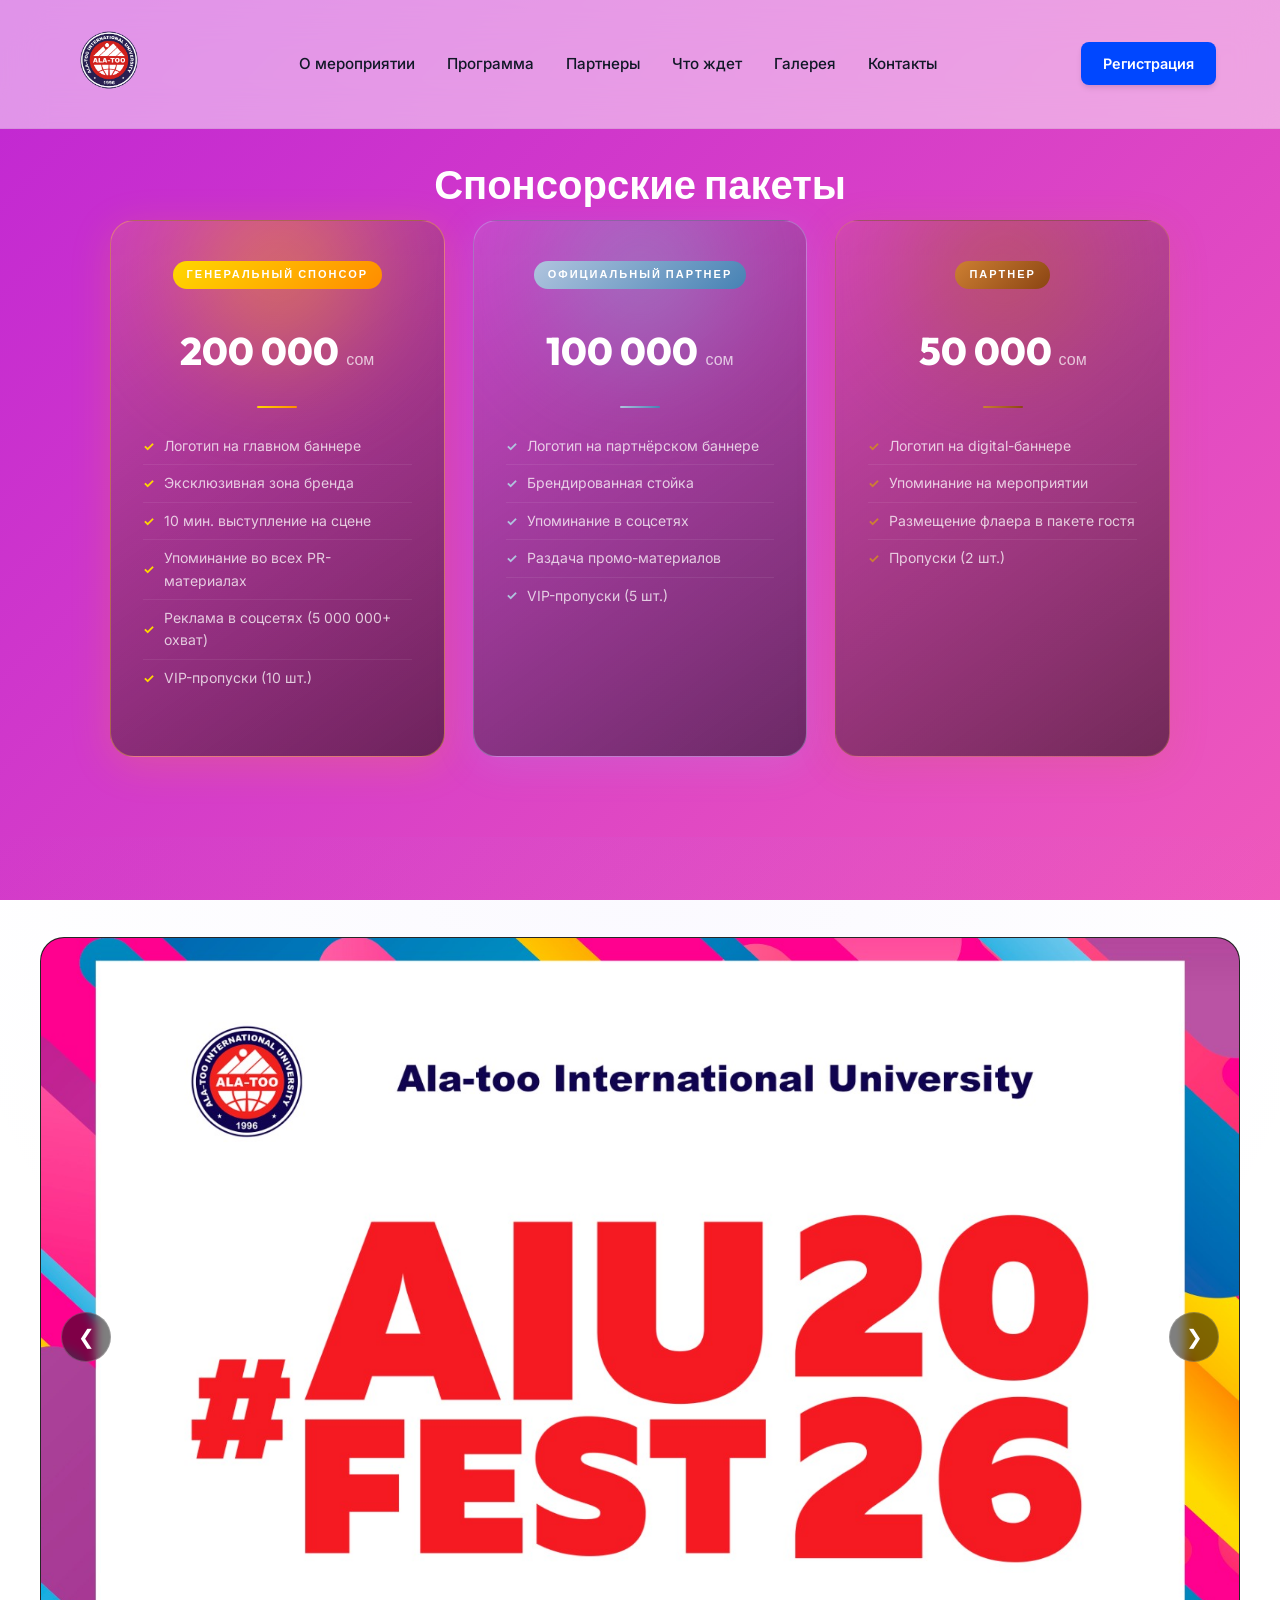
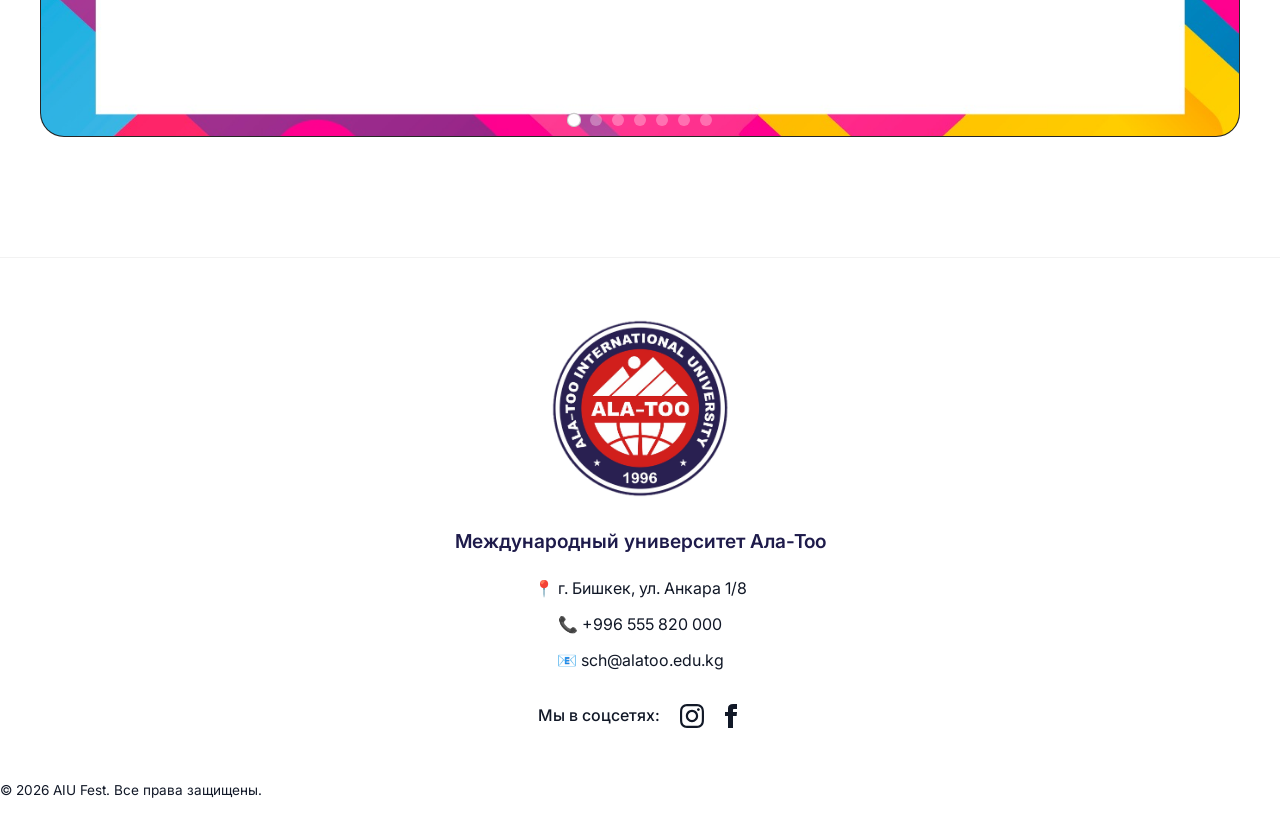
==== commit 62cccbbd: "Update partner.html" ====
--- a/partner.html
+++ b/partner.html
@@ -6,6 +6,7 @@
   <meta name="viewport" content="width=device-width, initial-scale=1.0" />
   <title>Стать партнером — AIU Fest 2026</title>
   <meta name="description" content="Станьте партнёром AIU Fest 2026 — выберите спонсорский пакет и заполните заявку." />
+  <link rel="icon" type="image/png" href="assets/logo.png" />
   <link rel="preconnect" href="https://fonts.googleapis.com" />
   <link rel="preconnect" href="https://fonts.gstatic.com" crossorigin />
   <link
@@ -19,7 +20,7 @@
   <header class="navbar">
     <div class="container nav-container">
       <a href="index.html" class="logo">
-        <img src="assets/logo.png" alt="AIU Fest Logo" width="90" height="90" />
+        <img src="assets/logo1.png" alt="AIU Fest Logo" width="90" height="90" />
       </a>
       <nav class="nav-links">
         <a href="index.html#hero">О мероприятии</a>
@@ -101,7 +102,7 @@
   <section class="pres-section" id="presentation">
     <div class="pres-frame-wrap" id="pres-slider">
       <div class="pres-frame-glow"></div>
-      
+
       <!-- Internal Slider Container -->
       <div class="pres-slider-track">
         <img src="presentation/1.jpeg" alt="Slide 1" class="pres-slide active">
@@ -182,16 +183,16 @@
         'Партнер': 'partner'
       };
       const select = document.getElementById('pkg-type');
-      if(select) select.value = map[name] || '';
+      if (select) select.value = map[name] || '';
       const form = document.getElementById('contact-form');
-      if(form) form.scrollIntoView({ behavior: 'smooth' });
+      if (form) form.scrollIntoView({ behavior: 'smooth' });
     }
 
     /* Form submit */
     function handleSubmit(e) {
       e.preventDefault();
       const btn = document.querySelector('.submit-btn');
-      if(btn) {
+      if (btn) {
         btn.textContent = '✓ Заявка отправлена!';
         btn.style.background = 'linear-gradient(135deg, #059669, #0284c7)';
         btn.disabled = true;
@@ -211,9 +212,9 @@
       presDots.forEach(d => d.classList.remove('active'));
 
       // Show current
-      if(presSlides[presCurrentSlide]) {
+      if (presSlides[presCurrentSlide]) {
         presSlides[presCurrentSlide].classList.add('active');
-        if(presDots[presCurrentSlide]) {
+        if (presDots[presCurrentSlide]) {
           presDots[presCurrentSlide].classList.add('active');
         }
       }
--- a/style.css
+++ b/style.css
@@ -102,7 +102,6 @@
     margin: 0 auto;
     padding: 0 24px;
     width: 100%;
-    /* Ensure it doesn't expand */
 }
 
 .container-large {
@@ -110,7 +109,6 @@
     margin: 0 auto;
     padding: 0 40px;
     width: 100%;
-    /* Ensure it doesn't expand */
 }
 
 .text-accent {
@@ -143,7 +141,6 @@
     background: var(--accent-color);
     color: white;
     border-radius: 8px;
-    /* Sharper corners like reference */
     box-shadow: var(--shadow-md);
 }
 
@@ -178,7 +175,6 @@
     padding: 15px 0;
     transition: var(--transition);
     background: rgba(255, 255, 255, 0.5);
-    /* Light glassy background */
     backdrop-filter: blur(20px);
     -webkit-backdrop-filter: blur(20px);
     border-bottom: 1px solid rgba(0, 0, 0, 0.05);
@@ -188,7 +184,6 @@
     background: rgba(255, 255, 255, 0.9);
     padding: 10px 0;
     box-shadow: 0 4px 20px rgba(0, 0, 0, 0.05);
-    /* Soft shadow */
 }
 
 .nav-container {
@@ -202,7 +197,6 @@
     height: var(--logo-size-nav);
     object-fit: contain;
     border-radius: 50%;
-    /* Ensuring circular look if image is square */
 }
 
 .logo-text {
@@ -230,7 +224,6 @@
     font-size: 0.95rem;
     font-weight: 500;
     color: #111827;
-    /* Dark text for light mode header */
 }
 
 .nav-links a:hover {
@@ -242,7 +235,7 @@
 ==================== */
 .hero {
     position: relative;
-    padding-top: 150px;
+    padding-top: 200px;
     padding-bottom: 80px;
     background-image: url('assets/hero_bg_colored.jpeg');
     background-size: cover;
@@ -256,7 +249,7 @@
 .hero-banner-card {
     background: #ffffff;
     border-radius: 30px;
-    padding: 80px 60px;
+    padding: 80px 20px 80px 20px;
     box-shadow: 0 20px 50px rgba(0, 0, 0, 0.15);
     width: 100%;
     margin: 0 auto;
@@ -289,6 +282,9 @@
     flex-direction: column;
     justify-content: flex-end;
     align-items: center;
+    position: relative;
+    bottom: 70px;
+    margin-right: 60px;
 }
 
 .banner-logo-main {
@@ -299,12 +295,12 @@
 
 .banner-text-center {
     text-align: left;
-    margin-bottom: 90px;
+    margin-bottom: 60px;
+    margin-top: -100px;
 }
 
 .banner-text-center h2 {
     color: #1e1b4b;
-    /* Dark text */
     font-weight: 600;
     font-size: 4.5rem;
     line-height: 1.1;
@@ -314,10 +310,9 @@
 
 .banner-subtitle {
     color: #df2029;
-    /* AIU Red */
-    font-size: 2rem;
-    font-weight: 800;
-    margin-top: 10px;
+    font-size: 3rem;
+    font-weight: 900;
+    margin-top: 1px;
     letter-spacing: 2px;
 }
 
@@ -331,59 +326,74 @@
 
 .banner-text-hashtag {
     display: flex;
-    align-items: flex-start;
+    align-items: flex-end;
     color: #df2029;
-    /* Red */
     font-weight: 900;
-    line-height: 0.9;
+    -webkit-text-stroke: 4px #df2029;
+    line-height: 0.82;
     margin-bottom: 90px;
 }
 
 .banner-text-hashtag .hash {
-    font-size: 4.5rem;
-    margin-right: 5px;
-    position: relative;
-    top: 75px;
-    /* Shifts hash down without changing container height */
+    font-size: 5.5rem;
+    font-weight: 900;
+    margin-right: 8px;
+    margin-bottom: 40px;
+    line-height: 0.8;
 }
 
 .banner-text-hashtag .text {
+    display: flex;
+    flex-direction: column;
+    letter-spacing: -3px;
+    text-align: left;
+}
+
+.banner-text-hashtag .text .aiu {
     font-size: 7.5rem;
-    letter-spacing: -2px;
+    line-height: 0.77;
+}
+
+.banner-text-hashtag .text .fest {
+    font-size: 6rem;
+    line-height: 0.8;
 }
 
 .banner-date {
     color: #1e1b4b;
-    /* Dark text */
     font-weight: 600;
     font-size: 3rem;
     line-height: 1.1;
     text-align: center;
     white-space: nowrap;
+    margin-top: 40px;
 }
 
 .hero-banner-bottom {
     display: flex;
     justify-content: center;
-    /*space-between*/
-    align-items: center;
-    gap: 30px;
+    align-items: flex-start;
+    gap: 320px;
     padding-top: 60px;
     border-top: 2px solid #f0f0f0;
-    flex-wrap: wrap;
+    flex-wrap: nowrap;
+}
+
+.sponsor-group {
+    display: flex;
+    flex-direction: column;
+    align-items: center;
+    gap: 30px;
 }
 
 .sponsors-label {
-    flex-basis: 100%;
     text-align: center;
     font-size: 2rem;
-    /* Increased size */
     font-weight: 600;
     color: #1e1b4b;
     -webkit-text-stroke: 2px #1e1b4b;
-    /* Artificial extra thickness */
-    letter-spacing: 4px;
-    margin-bottom: 30px;
+    letter-spacing: 2px;
+    margin-bottom: 10px;
 }
 
 .hero-banner-bottom img {
@@ -403,7 +413,6 @@
     }
 }
 
-/* Separate opacity-only fade for hero card (so JS can control transform freely) */
 @keyframes fadeIn {
     from {
         opacity: 0;
@@ -496,7 +505,6 @@
 
 
 .bg-card {
-    /* Frosted glass effect / "за пеленой" */
     background: rgba(255, 255, 255, 0.05);
     backdrop-filter: blur(40px);
     -webkit-backdrop-filter: blur(40px);
@@ -545,7 +553,6 @@
     overflow: hidden;
 }
 
-/* Photo Slider Styles */
 .photo-slider {
     position: relative;
     width: 100%;
@@ -555,16 +562,21 @@
 }
 
 .slider-track-wrapper {
+    position: relative;
     overflow: hidden;
     width: 100%;
     height: 100%;
-    border-radius: 16px;
+    border-radius: 24px;
+    border: 1px solid rgba(255, 255, 255, 0.15);
+    background: #000;
 }
 
 .slider-track {
+    position: relative;
     display: flex;
     height: 100%;
     transition: transform 0.4s ease-in-out;
+    z-index: 2;
 }
 
 .slider-slide {
@@ -626,11 +638,9 @@
     right: 10px;
 }
 
-/* Dots */
 .slider-dots {
     position: absolute;
     bottom: -30px;
-    /* Put dots just below the gallery */
     left: 50%;
     transform: translateX(-50%);
     display: flex;
@@ -676,13 +686,11 @@
     text-align: center;
     margin-top: 60px;
     flex-wrap: wrap;
-    /* Important for preventing overflow on mobile */
 }
 
 .stat-item {
     padding: 10px;
     flex: 1 1 120px;
-    /* Allows items to shrink/grow and flow to the next line */
 }
 
 .stat-num {
@@ -800,6 +808,19 @@
 .partner-logo-box:hover {
     transform: translateY(-5px);
     background: rgb(255, 255, 255);
+}
+
+.gold-hero-box {
+    background: #ffffff;
+    border: 2px solid #FFD000;
+    box-shadow: 0 8px 32px rgba(255, 215, 0, 0.4);
+}
+
+.gold-hero-box:hover {
+    background: #ffffff;
+    border: 2px solid #FFA500;
+    box-shadow: 0 12px 40px rgba(255, 215, 0, 0.6);
+    transform: translateY(-5px);
 }
 
 .partner-logo-box:hover img {
@@ -1188,12 +1209,12 @@
     }
 }
 
-/* Hero scaling on tablets & mobile — JS sets the actual scale value */
-@media (max-width: 992px) {
+
+@media (max-width: 1520px) {
     .container-large {
         width: 100% !important;
         max-width: 100vw !important;
-        overflow: hidden !important;
+        overflow-x: hidden !important;
         padding: 0 20px;
         position: relative;
     }
@@ -1201,18 +1222,12 @@
     .hero {
         width: 100% !important;
         max-width: 100vw !important;
-        overflow: hidden !important;
-        padding-top: 120px;
+        overflow-x: hidden !important;
+        padding-top: 170px;
         padding-bottom: 40px;
     }
-
-    .hero-banner-card {
-        width: 1520px;
-        /* Keep this for JS scaling */
-        flex-shrink: 0;
-        transform-origin: top left;
-    }
-}
+}
+
 
 @media (max-width: 768px) {
 
@@ -1327,7 +1342,7 @@
 
 @media (max-width: 480px) {
     .hero {
-        padding-top: 130px;
+        padding-top: 180px;
         padding-bottom: 20px;
     }
 
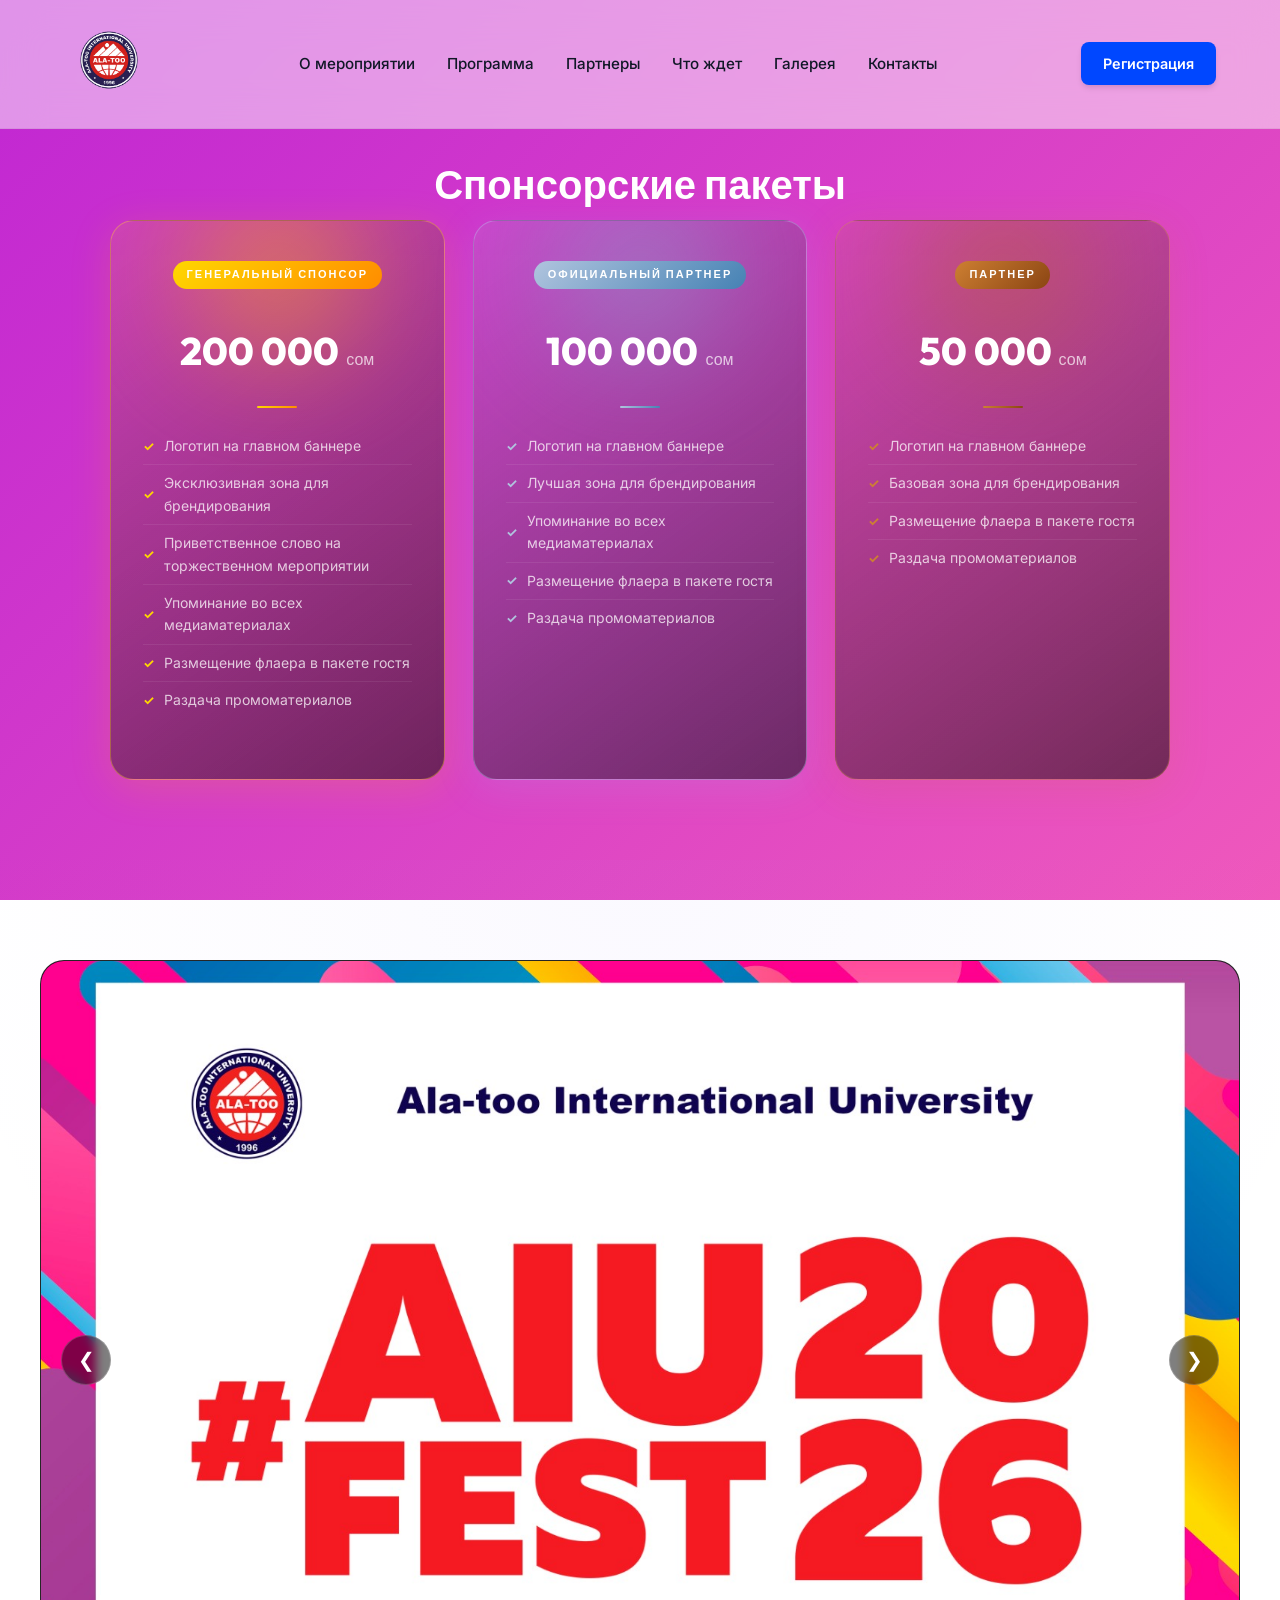
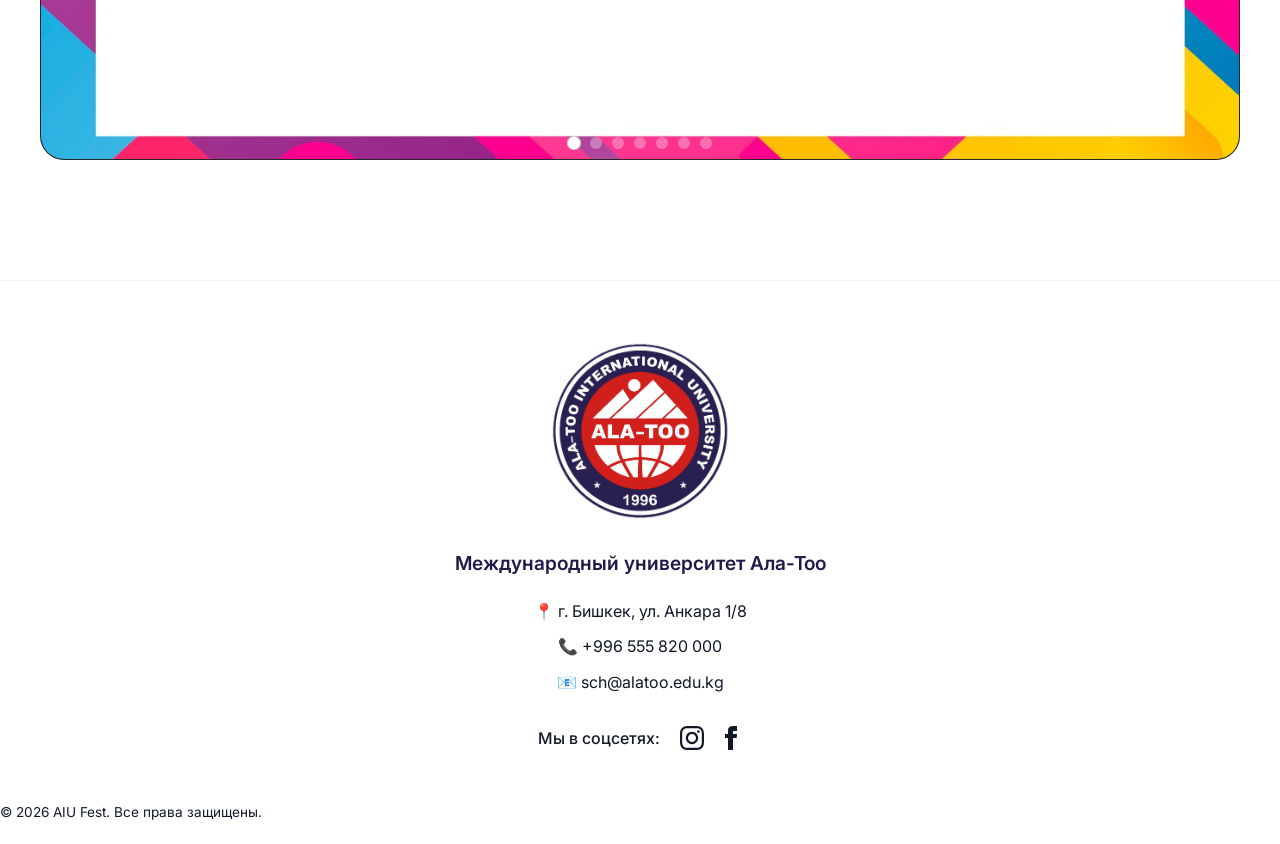
==== commit 236bfa48: "Update partner.html" ====
--- a/partner.html
+++ b/partner.html
@@ -54,11 +54,11 @@
           <div class="pkg-divider"></div>
           <ul class="pkg-perks">
             <li>Логотип на главном баннере</li>
-            <li>Эксклюзивная зона бренда</li>
-            <li>10 мин. выступление на сцене</li>
-            <li>Упоминание во всех PR-материалах</li>
-            <li>Реклама в соцсетях (5 000 000+ охват)</li>
-            <li>VIP-пропуски (10 шт.)</li>
+            <li>Эксклюзивная зона для брендирования</li>
+            <li>Приветственное слово на торжественном мероприятии</li>
+            <li>Упоминание во всех медиаматериалах</li>
+            <li>Размещение флаера в пакете гостя</li>
+            <li>Раздача промоматериалов</li>
           </ul>
 
         </div>
@@ -70,11 +70,11 @@
           <div class="pkg-price">100 000 <span>сом</span></div>
           <div class="pkg-divider"></div>
           <ul class="pkg-perks">
-            <li>Логотип на партнёрском баннере</li>
-            <li>Брендированная стойка</li>
-            <li>Упоминание в соцсетях</li>
-            <li>Раздача промо-материалов</li>
-            <li>VIP-пропуски (5 шт.)</li>
+            <li>Логотип на главном баннере</li>
+            <li>Лучшая зона для брендирования</li>
+            <li>Упоминание во всех медиаматериалах</li>
+            <li>Размещение флаера в пакете гостя</li>
+            <li>Раздача промоматериалов</li>
           </ul>
 
         </div>
@@ -86,10 +86,10 @@
           <div class="pkg-price">50 000 <span>сом</span></div>
           <div class="pkg-divider"></div>
           <ul class="pkg-perks">
-            <li>Логотип на digital-баннере</li>
-            <li>Упоминание на мероприятии</li>
+            <li>Логотип на главном баннере</li>
+            <li>Базовая зона для брендирования</li>
             <li>Размещение флаера в пакете гостя</li>
-            <li>Пропуски (2 шт.)</li>
+            <li>Раздача промоматериалов</li>
           </ul>
 
         </div>
